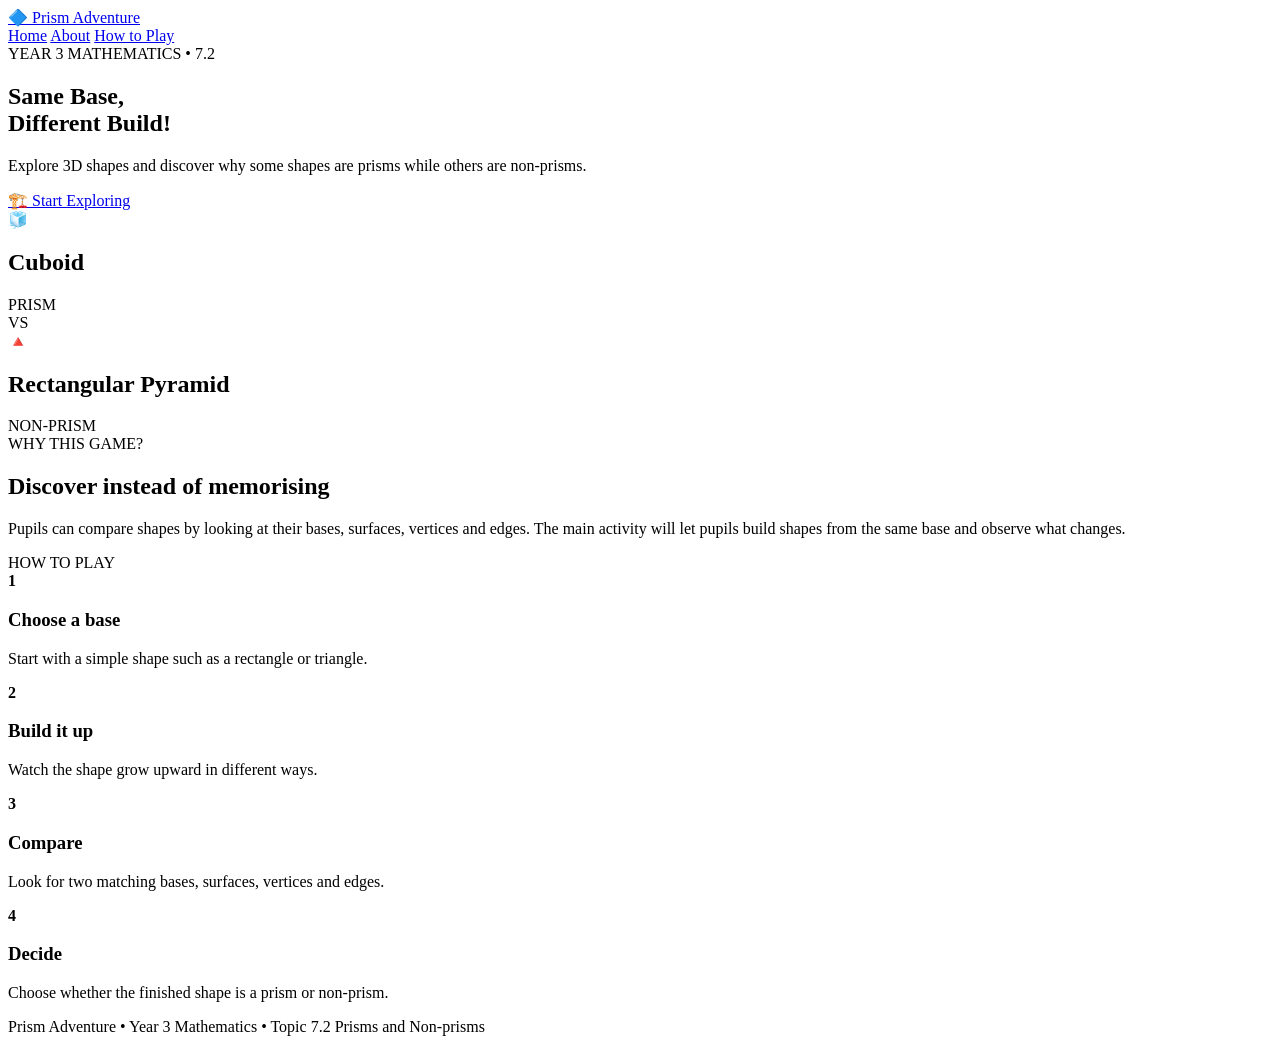
==== index.html @ ade43106 "Add files via upload" ====
<!DOCTYPE html>
<html lang="en">
<head>
  <meta charset="UTF-8">
  <meta name="viewport" content="width=device-width, initial-scale=1.0">
  <title>Prism Adventure | Year 3 Mathematics</title>
  <link rel="stylesheet" href="css/style.css">
</head>
<body>
  <header class="navbar">
    <a class="logo" href="index.html">🔷 Prism Adventure</a>
    <nav>
      <a href="index.html">Home</a>
      <a href="#about">About</a>
      <a href="#how">How to Play</a>
    </nav>
  </header>

  <main>
    <section class="hero">
      <div class="hero-text">
        <span class="tag">YEAR 3 MATHEMATICS • 7.2</span>
        <h1>Same Base,<br>Different Build!</h1>
        <p>
          Explore 3D shapes and discover why some shapes are prisms
          while others are non-prisms.
        </p>
        <a class="primary-btn" href="#how">🏗️ Start Exploring</a>
      </div>

      <div class="shape-area" aria-label="Cuboid and pyramid comparison">
        <div class="shape-card">
          <div class="cube">🧊</div>
          <h2>Cuboid</h2>
          <span class="answer prism">PRISM</span>
        </div>
        <div class="versus">VS</div>
        <div class="shape-card">
          <div class="pyramid">🔺</div>
          <h2>Rectangular Pyramid</h2>
          <span class="answer non-prism">NON-PRISM</span>
        </div>
      </div>
    </section>

    <section id="about" class="section">
      <span class="tag">WHY THIS GAME?</span>
      <h2>Discover instead of memorising</h2>
      <p>
        Pupils can compare shapes by looking at their bases, surfaces,
        vertices and edges. The main activity will let pupils build shapes
        from the same base and observe what changes.
      </p>
    </section>

    <section id="how" class="section">
      <span class="tag">HOW TO PLAY</span>
      <div class="steps">
        <div class="step"><b>1</b><h3>Choose a base</h3><p>Start with a simple shape such as a rectangle or triangle.</p></div>
        <div class="step"><b>2</b><h3>Build it up</h3><p>Watch the shape grow upward in different ways.</p></div>
        <div class="step"><b>3</b><h3>Compare</h3><p>Look for two matching bases, surfaces, vertices and edges.</p></div>
        <div class="step"><b>4</b><h3>Decide</h3><p>Choose whether the finished shape is a prism or non-prism.</p></div>
      </div>
    </section>
  </main>

  <footer>
    <p>Prism Adventure • Year 3 Mathematics • Topic 7.2 Prisms and Non-prisms</p>
  </footer>
</body>
</html>
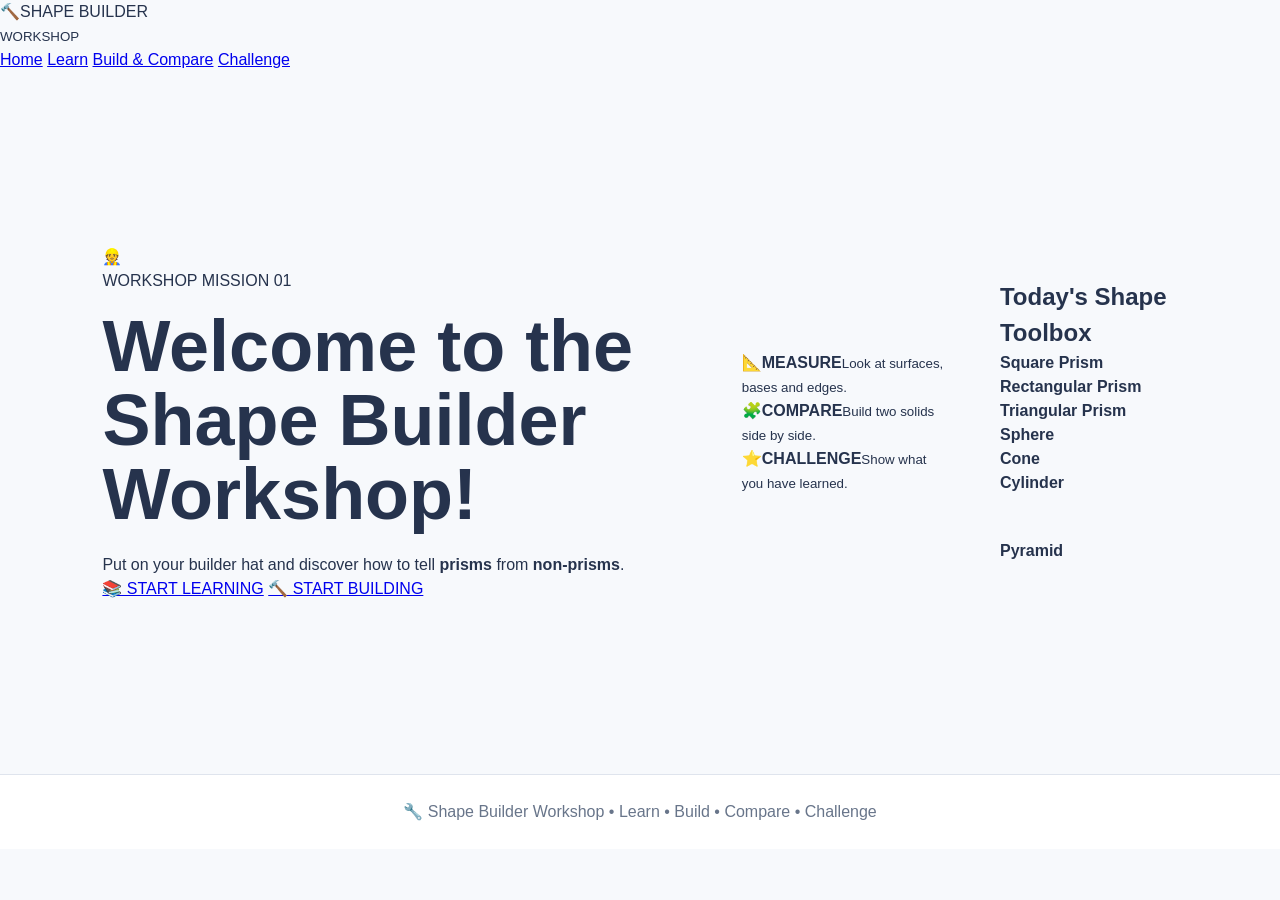
==== commit a9941a62: "Add files via upload" ====
--- a/index.html
+++ b/index.html
@@ -3,69 +3,54 @@
 <head>
   <meta charset="UTF-8">
   <meta name="viewport" content="width=device-width, initial-scale=1.0">
-  <title>Prism Adventure | Year 3 Mathematics</title>
+  <title>Shape Builder Workshop</title>
   <link rel="stylesheet" href="css/style.css">
 </head>
-<body>
-  <header class="navbar">
-    <a class="logo" href="index.html">🔷 Prism Adventure</a>
+<body class="workshop-bg">
+  <header class="topbar">
+    <div class="brand"><span class="brand-icon">🔨</span><span>SHAPE BUILDER<br><small>WORKSHOP</small></span></div>
     <nav>
-      <a href="index.html">Home</a>
-      <a href="#about">About</a>
-      <a href="#how">How to Play</a>
+      <a class="active" href="index.html">Home</a>
+      <a href="learn.html">Learn</a>
+      <a href="build.html">Build & Compare</a>
+      <a href="challenge.html">Challenge</a>
     </nav>
   </header>
 
-  <main>
-    <section class="hero">
-      <div class="hero-text">
-        <span class="tag">YEAR 3 MATHEMATICS • 7.2</span>
-        <h1>Same Base,<br>Different Build!</h1>
-        <p>
-          Explore 3D shapes and discover why some shapes are prisms
-          while others are non-prisms.
-        </p>
-        <a class="primary-btn" href="#how">🏗️ Start Exploring</a>
-      </div>
-
-      <div class="shape-area" aria-label="Cuboid and pyramid comparison">
-        <div class="shape-card">
-          <div class="cube">🧊</div>
-          <h2>Cuboid</h2>
-          <span class="answer prism">PRISM</span>
-        </div>
-        <div class="versus">VS</div>
-        <div class="shape-card">
-          <div class="pyramid">🔺</div>
-          <h2>Rectangular Pyramid</h2>
-          <span class="answer non-prism">NON-PRISM</span>
+  <main class="hero">
+    <section class="hero-card">
+      <div class="mascot" aria-hidden="true">👷</div>
+      <div class="hero-copy">
+        <div class="blueprint-label">WORKSHOP MISSION 01</div>
+        <h1>Welcome to the<br><span>Shape Builder Workshop!</span></h1>
+        <p>Put on your builder hat and discover how to tell <strong>prisms</strong> from <strong>non-prisms</strong>.</p>
+        <div class="hero-buttons">
+          <a class="btn yellow" href="learn.html">📚 START LEARNING</a>
+          <a class="btn orange" href="build.html">🔨 START BUILDING</a>
         </div>
       </div>
     </section>
 
-    <section id="about" class="section">
-      <span class="tag">WHY THIS GAME?</span>
-      <h2>Discover instead of memorising</h2>
-      <p>
-        Pupils can compare shapes by looking at their bases, surfaces,
-        vertices and edges. The main activity will let pupils build shapes
-        from the same base and observe what changes.
-      </p>
+    <section class="workshop-tools">
+      <div class="tool-card"><span>📐</span><b>MEASURE</b><small>Look at surfaces, bases and edges.</small></div>
+      <div class="tool-card"><span>🧩</span><b>COMPARE</b><small>Build two solids side by side.</small></div>
+      <div class="tool-card"><span>⭐</span><b>CHALLENGE</b><small>Show what you have learned.</small></div>
     </section>
 
-    <section id="how" class="section">
-      <span class="tag">HOW TO PLAY</span>
-      <div class="steps">
-        <div class="step"><b>1</b><h3>Choose a base</h3><p>Start with a simple shape such as a rectangle or triangle.</p></div>
-        <div class="step"><b>2</b><h3>Build it up</h3><p>Watch the shape grow upward in different ways.</p></div>
-        <div class="step"><b>3</b><h3>Compare</h3><p>Look for two matching bases, surfaces, vertices and edges.</p></div>
-        <div class="step"><b>4</b><h3>Decide</h3><p>Choose whether the finished shape is a prism or non-prism.</p></div>
+    <section class="shape-strip">
+      <h2>Today's Shape Toolbox</h2>
+      <div class="mini-shapes">
+        <div><span class="shape square-prism"></span><b>Square Prism</b></div>
+        <div><span class="shape rectangular-prism"></span><b>Rectangular Prism</b></div>
+        <div><span class="shape triangular-prism"></span><b>Triangular Prism</b></div>
+        <div><span class="shape sphere"></span><b>Sphere</b></div>
+        <div><span class="shape cone"></span><b>Cone</b></div>
+        <div><span class="shape cylinder"></span><b>Cylinder</b></div>
+        <div><span class="shape pyramid"></span><b>Pyramid</b></div>
       </div>
     </section>
   </main>
 
-  <footer>
-    <p>Prism Adventure • Year 3 Mathematics • Topic 7.2 Prisms and Non-prisms</p>
-  </footer>
+  <footer>🔧 Shape Builder Workshop • Learn • Build • Compare • Challenge</footer>
 </body>
-</html>
+</html>
--- a/css/style.css
+++ b/css/style.css
@@ -0,0 +1,264 @@
+* {
+  box-sizing: border-box;
+  margin: 0;
+  padding: 0;
+}
+
+:root {
+  --ink: #26334d;
+  --muted: #68758a;
+  --accent: #6673df;
+  --accent-light: #eef0ff;
+  --line: #dfe4ed;
+  --paper: #ffffff;
+  --background: #f7f9fc;
+}
+
+html {
+  scroll-behavior: smooth;
+}
+
+body {
+  font-family: Arial, Helvetica, sans-serif;
+  background: var(--background);
+  color: var(--ink);
+  line-height: 1.5;
+}
+
+.navbar {
+  display: flex;
+  justify-content: space-between;
+  align-items: center;
+  gap: 20px;
+  padding: 18px 7%;
+  background: var(--paper);
+  border-bottom: 1px solid var(--line);
+}
+
+.logo {
+  color: var(--ink);
+  text-decoration: none;
+  font-weight: 800;
+  font-size: 20px;
+}
+
+.navbar nav {
+  display: flex;
+  flex-wrap: wrap;
+  gap: 22px;
+}
+
+.navbar nav a {
+  color: var(--ink);
+  text-decoration: none;
+  font-weight: 600;
+}
+
+.navbar nav a:hover {
+  color: var(--accent);
+}
+
+.hero {
+  min-height: 78vh;
+  display: flex;
+  align-items: center;
+  justify-content: space-between;
+  gap: 50px;
+  padding: 70px 8%;
+}
+
+.hero-text {
+  max-width: 560px;
+}
+
+.tag {
+  display: inline-block;
+  padding: 7px 11px;
+  border-radius: 999px;
+  background: var(--accent-light);
+  color: #4d59bd;
+  font-size: 13px;
+  font-weight: 800;
+  letter-spacing: .5px;
+}
+
+h1 {
+  margin: 16px 0 22px;
+  font-size: clamp(44px, 6vw, 72px);
+  line-height: 1.03;
+}
+
+.hero-text > p {
+  max-width: 520px;
+  margin-bottom: 30px;
+  color: var(--muted);
+  font-size: 19px;
+}
+
+.primary-btn {
+  display: inline-block;
+  padding: 14px 22px;
+  border-radius: 13px;
+  background: var(--accent);
+  color: white;
+  text-decoration: none;
+  font-weight: 800;
+}
+
+.primary-btn:hover {
+  filter: brightness(.95);
+}
+
+.shape-area {
+  display: flex;
+  align-items: center;
+  justify-content: center;
+  gap: 14px;
+}
+
+.shape-card {
+  width: 190px;
+  min-height: 220px;
+  padding: 22px 16px;
+  text-align: center;
+  background: var(--paper);
+  border: 1px solid var(--line);
+  border-radius: 22px;
+  box-shadow: 0 10px 28px rgba(35, 48, 72, .08);
+}
+
+.shape-card h2 {
+  font-size: 17px;
+  margin: 8px 0 12px;
+}
+
+.cube,
+.pyramid {
+  font-size: 72px;
+  line-height: 1;
+  padding: 18px 0;
+}
+
+.versus {
+  color: var(--muted);
+  font-weight: 900;
+}
+
+.answer {
+  display: inline-block;
+  padding: 5px 10px;
+  border-radius: 999px;
+  font-size: 12px;
+  font-weight: 900;
+}
+
+.prism {
+  background: #e7f7ed;
+  color: #287447;
+}
+
+.non-prism {
+  background: #fff0e8;
+  color: #b45309;
+}
+
+.section {
+  max-width: 1050px;
+  margin: 0 auto;
+  padding: 70px 8%;
+}
+
+.section h2 {
+  margin: 14px 0 10px;
+  font-size: 32px;
+}
+
+.section > p {
+  max-width: 760px;
+  color: var(--muted);
+}
+
+.steps {
+  display: grid;
+  grid-template-columns: repeat(4, 1fr);
+  gap: 14px;
+  margin-top: 25px;
+}
+
+.step {
+  padding: 20px;
+  background: var(--paper);
+  border: 1px solid var(--line);
+  border-radius: 18px;
+}
+
+.step b {
+  display: inline-grid;
+  place-items: center;
+  width: 34px;
+  height: 34px;
+  margin-bottom: 12px;
+  border-radius: 50%;
+  background: var(--accent-light);
+  color: #4d59bd;
+}
+
+.step h3 {
+  margin-bottom: 7px;
+}
+
+.step p {
+  color: var(--muted);
+  font-size: 14px;
+}
+
+footer {
+  padding: 25px 8%;
+  text-align: center;
+  color: var(--muted);
+  border-top: 1px solid var(--line);
+  background: var(--paper);
+}
+
+@media (max-width: 850px) {
+  .navbar {
+    flex-direction: column;
+  }
+
+  .hero {
+    flex-direction: column;
+    text-align: center;
+    padding-top: 50px;
+  }
+
+  .hero-text > p {
+    margin-left: auto;
+    margin-right: auto;
+  }
+
+  .shape-area {
+    flex-wrap: wrap;
+  }
+
+  .steps {
+    grid-template-columns: repeat(2, 1fr);
+  }
+}
+
+@media (max-width: 520px) {
+  .shape-area {
+    flex-direction: column;
+  }
+
+  .versus {
+    margin: 2px 0;
+  }
+
+  .steps {
+    grid-template-columns: 1fr;
+  }
+
+  .navbar nav {
+    justify-content: center;
+  }
+}
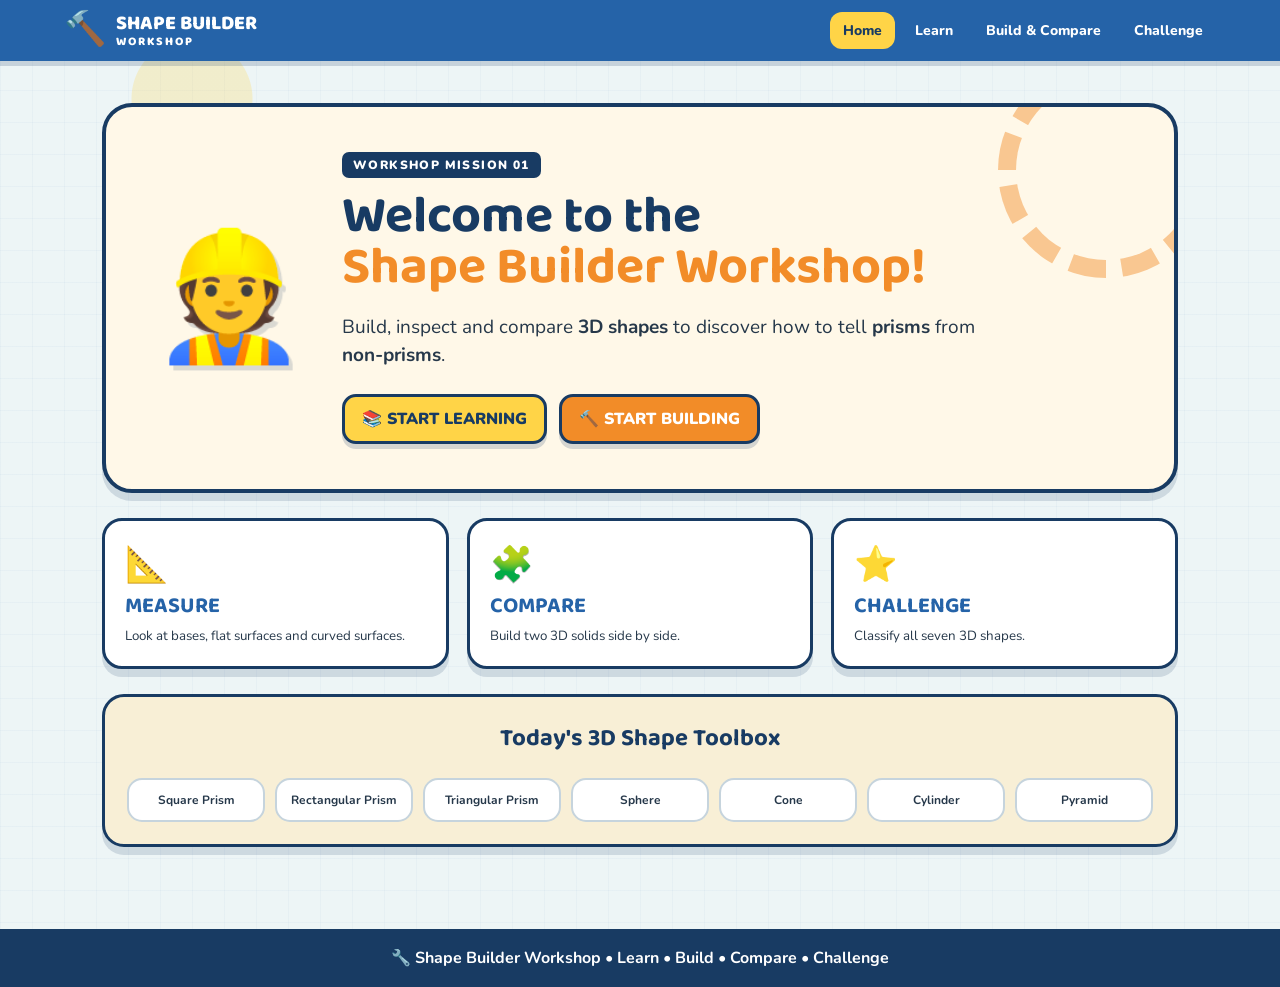
==== commit 34f416e7: "Add files via upload" ====
--- a/index.html
+++ b/index.html
@@ -1,56 +1,39 @@
 <!DOCTYPE html>
 <html lang="en">
 <head>
-  <meta charset="UTF-8">
-  <meta name="viewport" content="width=device-width, initial-scale=1.0">
-  <title>Shape Builder Workshop</title>
-  <link rel="stylesheet" href="css/style.css">
+<meta charset="UTF-8"><meta name="viewport" content="width=device-width, initial-scale=1.0">
+<title>Shape Builder Workshop</title><link rel="stylesheet" href="css/style.css">
 </head>
 <body class="workshop-bg">
-  <header class="topbar">
-    <div class="brand"><span class="brand-icon">🔨</span><span>SHAPE BUILDER<br><small>WORKSHOP</small></span></div>
-    <nav>
-      <a class="active" href="index.html">Home</a>
-      <a href="learn.html">Learn</a>
-      <a href="build.html">Build & Compare</a>
-      <a href="challenge.html">Challenge</a>
-    </nav>
-  </header>
-
-  <main class="hero">
-    <section class="hero-card">
-      <div class="mascot" aria-hidden="true">👷</div>
-      <div class="hero-copy">
-        <div class="blueprint-label">WORKSHOP MISSION 01</div>
-        <h1>Welcome to the<br><span>Shape Builder Workshop!</span></h1>
-        <p>Put on your builder hat and discover how to tell <strong>prisms</strong> from <strong>non-prisms</strong>.</p>
-        <div class="hero-buttons">
-          <a class="btn yellow" href="learn.html">📚 START LEARNING</a>
-          <a class="btn orange" href="build.html">🔨 START BUILDING</a>
-        </div>
-      </div>
-    </section>
-
-    <section class="workshop-tools">
-      <div class="tool-card"><span>📐</span><b>MEASURE</b><small>Look at surfaces, bases and edges.</small></div>
-      <div class="tool-card"><span>🧩</span><b>COMPARE</b><small>Build two solids side by side.</small></div>
-      <div class="tool-card"><span>⭐</span><b>CHALLENGE</b><small>Show what you have learned.</small></div>
-    </section>
-
-    <section class="shape-strip">
-      <h2>Today's Shape Toolbox</h2>
-      <div class="mini-shapes">
-        <div><span class="shape square-prism"></span><b>Square Prism</b></div>
-        <div><span class="shape rectangular-prism"></span><b>Rectangular Prism</b></div>
-        <div><span class="shape triangular-prism"></span><b>Triangular Prism</b></div>
-        <div><span class="shape sphere"></span><b>Sphere</b></div>
-        <div><span class="shape cone"></span><b>Cone</b></div>
-        <div><span class="shape cylinder"></span><b>Cylinder</b></div>
-        <div><span class="shape pyramid"></span><b>Pyramid</b></div>
-      </div>
-    </section>
-  </main>
-
-  <footer>🔧 Shape Builder Workshop • Learn • Build • Compare • Challenge</footer>
-</body>
-</html>+<header class="topbar">
+  <div class="brand"><span class="brand-icon">🔨</span><span>SHAPE BUILDER<br><small>WORKSHOP</small></span></div>
+  <nav><a class="active" href="index.html">Home</a><a href="learn.html">Learn</a><a href="build.html">Build & Compare</a><a href="challenge.html">Challenge</a></nav>
+</header>
+<main class="hero">
+<section class="hero-card">
+  <div class="mascot">👷</div>
+  <div class="hero-copy">
+    <div class="blueprint-label">WORKSHOP MISSION 01</div>
+    <h1>Welcome to the<br><span>Shape Builder Workshop!</span></h1>
+    <p>Build, inspect and compare <strong>3D shapes</strong> to discover how to tell <strong>prisms</strong> from <strong>non-prisms</strong>.</p>
+    <div class="hero-buttons"><a class="btn yellow" href="learn.html">📚 START LEARNING</a><a class="btn orange" href="build.html">🔨 START BUILDING</a></div>
+  </div>
+</section>
+<section class="workshop-tools">
+  <div class="tool-card"><span>📐</span><b>MEASURE</b><small>Look at bases, flat surfaces and curved surfaces.</small></div>
+  <div class="tool-card"><span>🧩</span><b>COMPARE</b><small>Build two 3D solids side by side.</small></div>
+  <div class="tool-card"><span>⭐</span><b>CHALLENGE</b><small>Classify all seven 3D shapes.</small></div>
+</section>
+<section class="shape-strip"><h2>Today's 3D Shape Toolbox</h2><div class="mini-shapes">
+  <div><div class="mini-model" data-shape="square-prism"></div><b>Square Prism</b></div>
+  <div><div class="mini-model" data-shape="rectangular-prism"></div><b>Rectangular Prism</b></div>
+  <div><div class="mini-model" data-shape="triangular-prism"></div><b>Triangular Prism</b></div>
+  <div><div class="mini-model" data-shape="sphere"></div><b>Sphere</b></div>
+  <div><div class="mini-model" data-shape="cone"></div><b>Cone</b></div>
+  <div><div class="mini-model" data-shape="cylinder"></div><b>Cylinder</b></div>
+  <div><div class="mini-model" data-shape="pyramid"></div><b>Pyramid</b></div>
+</div></section>
+</main>
+<footer>🔧 Shape Builder Workshop • Learn • Build • Compare • Challenge</footer>
+<script src="js/shapes.js"></script>
+</body></html>
--- a/css/style.css
+++ b/css/style.css
@@ -1,264 +1,111 @@
-* {
-  box-sizing: border-box;
-  margin: 0;
-  padding: 0;
+@import url('https://fonts.googleapis.com/css2?family=Baloo+2:wght@500;600;700;800&family=Nunito:wght@400;600;700;800&display=swap');
+
+:root{
+  --blue:#2563a8; --deep:#183b63; --yellow:#ffd447; --orange:#f28c28;
+  --cream:#fff8e8; --paper:#f8efd6; --green:#54a66b; --red:#d85b4c;
+  --ink:#26384a; --shadow:0 8px 0 rgba(24,59,99,.15);
 }
-
-:root {
-  --ink: #26334d;
-  --muted: #68758a;
-  --accent: #6673df;
-  --accent-light: #eef0ff;
-  --line: #dfe4ed;
-  --paper: #ffffff;
-  --background: #f7f9fc;
+*{box-sizing:border-box}
+body{margin:0;color:var(--ink);font-family:'Nunito',sans-serif;background-color:#e7f1f5}
+body.workshop-bg{background:
+ radial-gradient(circle at 15% 10%,rgba(255,212,71,.24) 0 60px,transparent 61px),
+ radial-gradient(circle at 85% 20%,rgba(84,166,107,.15) 0 80px,transparent 81px),
+ repeating-linear-gradient(0deg,rgba(37,99,168,.035) 0 1px,transparent 1px 32px),
+ repeating-linear-gradient(90deg,rgba(37,99,168,.035) 0 1px,transparent 1px 32px),
+ #edf5f6;min-height:100vh}
+a{text-decoration:none;color:inherit}
+.topbar{background:var(--blue);color:#fff;display:flex;align-items:center;justify-content:space-between;padding:12px 5%;box-shadow:0 5px 0 rgba(24,59,99,.18);position:sticky;top:0;z-index:10}
+.brand{display:flex;align-items:center;gap:10px;font-family:'Baloo 2';font-weight:800;font-size:20px;line-height:.8}
+.brand small{font-size:12px;letter-spacing:2px}
+.brand-icon{font-size:34px}
+nav{display:flex;gap:7px;flex-wrap:wrap;justify-content:flex-end}
+nav a{padding:9px 13px;border-radius:12px;font-weight:800;font-size:14px}
+nav a:hover,nav a.active{background:var(--yellow);color:var(--deep)}
+.hero,.page{max-width:1120px;margin:0 auto;padding:42px 22px}
+.hero-card{display:flex;align-items:center;gap:35px;background:var(--cream);border:4px solid var(--deep);border-radius:30px;padding:45px;box-shadow:var(--shadow);position:relative;overflow:hidden}
+.hero-card:after{content:"";position:absolute;right:-40px;top:-45px;width:180px;height:180px;border:18px dashed var(--orange);border-radius:50%;opacity:.45}
+.mascot{font-size:125px;filter:drop-shadow(4px 5px 0 rgba(24,59,99,.16));z-index:1}
+.blueprint-label{display:inline-block;background:var(--deep);color:#fff;padding:5px 11px;border-radius:7px;font-size:12px;font-weight:900;letter-spacing:1.4px}
+h1,h2,h3{font-family:'Baloo 2',sans-serif;margin-top:0}
+h1{font-size:52px;line-height:.98;color:var(--deep);margin:14px 0}
+h1 span{color:var(--orange)}
+.hero-copy p{font-size:19px;max-width:650px;line-height:1.5}
+.hero-buttons{display:flex;gap:12px;flex-wrap:wrap;margin-top:24px}
+.btn{display:inline-block;border:3px solid var(--deep);border-radius:14px;padding:11px 17px;font-family:'Nunito';font-weight:900;cursor:pointer;box-shadow:0 5px 0 rgba(24,59,99,.18);transition:.15s transform,.15s box-shadow}
+.btn:hover{transform:translateY(-3px);box-shadow:0 8px 0 rgba(24,59,99,.18)}
+.yellow{background:var(--yellow);color:var(--deep)}
+.orange{background:var(--orange);color:#fff}
+.build-btn{background:#f5f7fa;color:var(--deep);margin-bottom:18px}
+.workshop-tools{display:grid;grid-template-columns:repeat(3,1fr);gap:18px;margin:25px 0}
+.tool-card{background:#fff;border:3px solid var(--deep);border-radius:20px;padding:20px;box-shadow:var(--shadow)}
+.tool-card span{font-size:35px;display:block}.tool-card b{display:block;font-family:'Baloo 2';font-size:22px;color:var(--blue)}
+.tool-card small{line-height:1.4}
+.shape-strip{background:var(--paper);border:3px solid var(--deep);border-radius:22px;padding:22px;box-shadow:var(--shadow)}
+.shape-strip h2{text-align:center;color:var(--deep)}
+.mini-shapes{display:grid;grid-template-columns:repeat(7,1fr);gap:10px;text-align:center}
+.mini-shapes>div{background:#fff;border-radius:15px;padding:12px 6px;border:2px solid #c6d4dd;font-size:12px}
+.shape{display:block;margin:0 auto 9px;width:52px;height:52px;position:relative}
+.square-prism{background:linear-gradient(135deg,#58a9e8 0 68%,#377ab4 69%);border:3px solid var(--deep);transform:skewY(-10deg)}
+.rectangular-prism{background:linear-gradient(135deg,#69c0ee 0 65%,#3e87bd 66%);border:3px solid var(--deep);transform:skewY(-8deg);width:62px}
+.triangular-prism{background:#65aee2;clip-path:polygon(50% 5%,95% 30%,95% 80%,50% 100%,5% 80%,5% 30%);border:3px solid var(--deep)}
+.sphere{border-radius:50%;background:radial-gradient(circle at 35% 30%,#fff 0 8%,#7bc6ef 25%,#3183bd 100%);border:3px solid var(--deep)}
+.cylinder{border-radius:50%/18%;background:linear-gradient(90deg,#efb95a,#ffd77a,#d99a39);border:3px solid var(--deep)}
+.cone{background:#f18b59;clip-path:polygon(50% 5%,92% 92%,8% 92%);border:3px solid var(--deep)}
+.pyramid{background:#9b78cc;clip-path:polygon(50% 3%,94% 88%,50% 100%,6% 88%);border:3px solid var(--deep)}
+.page-title{text-align:center;margin-bottom:28px}.page-title h1{font-size:45px}.page-title p{font-size:18px}
+.clues{display:grid;grid-template-columns:repeat(3,1fr);gap:18px}
+.clue-card{background:#fff;border:3px solid var(--deep);border-radius:20px;padding:22px;display:flex;gap:16px;box-shadow:var(--shadow)}
+.number{background:var(--yellow);border:3px solid var(--deep);border-radius:50%;width:48px;height:48px;display:grid;place-items:center;font:800 25px 'Baloo 2';flex:none}
+.clue-card h2{font-size:23px;color:var(--blue);margin-bottom:5px}.clue-card p{margin:0;line-height:1.45}
+.important-note{margin:22px 0;background:#fff4c5;border:3px dashed #b77b16;border-radius:18px;padding:17px 20px;display:flex;gap:15px}.important-note>span{font-size:30px}.important-note p{margin:3px 0}
+.shape-table-section{background:#fff;border:3px solid var(--deep);border-radius:22px;padding:22px;box-shadow:var(--shadow)}
+.shape-table-section h2{color:var(--deep)}
+.shape-table>div{display:grid;grid-template-columns:1.3fr 1fr 2fr;gap:12px;padding:12px;border-bottom:2px solid #e4e8eb;align-items:center}
+.table-head{background:var(--deep);color:#fff;border-radius:10px;font-weight:900}
+.yes{color:var(--green)}.no{color:var(--red)}
+.next-box{text-align:center;margin:30px 0}.next-box p{font-weight:800;font-size:18px}
+.mission-panel{background:var(--paper);border:3px solid var(--deep);border-radius:20px;padding:20px;text-align:center;box-shadow:var(--shadow)}
+.mission-panel label{font-weight:900;display:block;margin-bottom:9px}
+select{font:700 16px 'Nunito';padding:11px 15px;border:3px solid var(--deep);border-radius:12px;background:#fff;max-width:600px;width:100%}
+.mission-description{margin-top:10px;font-size:14px}
+.build-area{display:grid;grid-template-columns:1fr auto 1fr;align-items:center;gap:18px;margin:28px 0}
+.build-card{background:#fff;border:4px solid var(--deep);border-radius:22px;text-align:center;padding:18px;box-shadow:var(--shadow);position:relative}
+.station-sign{display:inline-block;background:var(--orange);color:#fff;font-weight:900;border:2px solid var(--deep);padding:4px 10px;border-radius:7px;font-size:12px}
+.build-card h2{font-size:26px;color:var(--blue);margin:10px}
+.construction-stage{height:220px;background:repeating-linear-gradient(0deg,#e1eef4 0 2px,transparent 2px 28px),repeating-linear-gradient(90deg,#e1eef4 0 2px,transparent 2px 28px),#f8fcfd;border:3px dashed #8aa8ba;border-radius:15px;display:flex;flex-direction:column;justify-content:flex-end;align-items:center;overflow:hidden}
+.big-shape{width:105px;height:105px;position:relative;margin-bottom:5px;opacity:0}
+.big-shape.built{animation:buildUp .8s ease-out forwards}
+.big-shape.square-prism{background:linear-gradient(135deg,#58a9e8 0 68%,#377ab4 69%);border:4px solid var(--deep);transform:skewY(-10deg)}
+.big-shape.rectangular-prism{background:linear-gradient(135deg,#69c0ee 0 65%,#3e87bd 66%);border:4px solid var(--deep);transform:skewY(-8deg);width:130px}
+.big-shape.triangular-prism{background:#65aee2;clip-path:polygon(50% 3%,96% 28%,96% 78%,50% 100%,4% 78%,4% 28%);border:4px solid var(--deep)}
+.big-shape.sphere{border-radius:50%;background:radial-gradient(circle at 35% 30%,#fff 0 8%,#7bc6ef 25%,#3183bd 100%);border:4px solid var(--deep)}
+.big-shape.cylinder{border-radius:50%/18%;background:linear-gradient(90deg,#d99a39,#ffd77a,#d99a39);border:4px solid var(--deep)}
+.big-shape.cone{background:#f18b59;clip-path:polygon(50% 3%,94% 92%,6% 92%);border:4px solid var(--deep)}
+.big-shape.pyramid{background:#9b78cc;clip-path:polygon(50% 3%,94% 88%,50% 100%,6% 88%);border:4px solid var(--deep)}
+.base-line{width:75%;border-bottom:7px solid #8a6740;margin-bottom:12px}
+@keyframes buildUp{0%{opacity:0;transform:translateY(130px) scale(.55)}100%{opacity:1;transform:translateY(0) scale(1)}}
+.big-shape.square-prism.built{animation:buildSquare .8s ease-out forwards}
+.big-shape.rectangular-prism.built{animation:buildRect .8s ease-out forwards}
+@keyframes buildSquare{0%{opacity:0;transform:translateY(130px) skewY(-10deg) scale(.55)}100%{opacity:1;transform:translateY(0) skewY(-10deg) scale(1)}}
+@keyframes buildRect{0%{opacity:0;transform:translateY(130px) skewY(-8deg) scale(.55)}100%{opacity:1;transform:translateY(0) skewY(-8deg) scale(1)}}
+.vs{font:900 30px 'Baloo 2';color:var(--orange)}
+.question-box,.trivia,.challenge-card,.result-card{background:#fff;border:4px solid var(--deep);border-radius:22px;padding:25px;text-align:center;box-shadow:var(--shadow)}
+.question-box h2{color:var(--blue);margin-bottom:5px}.question-box h3{font-size:27px}
+.answer-buttons{display:flex;gap:15px;justify-content:center;flex-wrap:wrap}
+.answer-btn{border:3px solid var(--deep);background:#f5f8fa;border-radius:15px;padding:13px 22px;font:900 16px 'Nunito';cursor:pointer;box-shadow:0 4px 0 rgba(24,59,99,.15)}
+.answer-btn:hover{transform:translateY(-2px)}
+.feedback{margin:18px auto 0;max-width:700px;border-radius:14px;padding:12px;font-weight:800;min-height:20px}
+.feedback.correct{background:#ddf4e2;color:#286b39}.feedback.wrong{background:#ffe1dc;color:#9b3529}
+.trivia{margin-top:20px;background:#fff4c5}.trivia h3{color:#9a6912}.hidden{display:none!important}
+.score-board{display:flex;justify-content:space-between;max-width:700px;margin:0 auto 20px;background:var(--deep);color:#fff;border-radius:15px;padding:12px 18px;font-weight:800}
+.challenge-card{max-width:700px;margin:auto}.challenge-shape-wrap{height:220px;display:grid;place-items:center;background:#f4fafc;border:3px dashed #9cb4c2;border-radius:15px;margin-bottom:15px}
+.challenge-card .big-shape{opacity:1;margin:0}.challenge-card h2{font-size:30px;color:var(--blue)}
+.challenge-card>p{font-size:18px;font-weight:700}.challenge-card .answer-buttons{margin:20px 0}
+.next-btn{margin-top:15px}
+.result-card{max-width:650px;margin:25px auto}.trophy{font-size:75px}.final-score{font:900 64px 'Baloo 2';color:var(--orange);margin:8px}.result-card .btn{margin:6px}
+footer{text-align:center;background:var(--deep);color:#fff;padding:18px;margin-top:40px;font-weight:700}
+@media(max-width:800px){
+ .topbar{flex-direction:column;gap:10px}.hero-card{flex-direction:column;text-align:center;padding:30px 20px}.mascot{font-size:90px}
+ h1{font-size:40px}.workshop-tools,.clues{grid-template-columns:1fr}.mini-shapes{grid-template-columns:repeat(2,1fr)}
+ .build-area{grid-template-columns:1fr}.vs{text-align:center}.shape-table{overflow-x:auto}.shape-table>div{min-width:650px}
 }
-
-html {
-  scroll-behavior: smooth;
-}
-
-body {
-  font-family: Arial, Helvetica, sans-serif;
-  background: var(--background);
-  color: var(--ink);
-  line-height: 1.5;
-}
-
-.navbar {
-  display: flex;
-  justify-content: space-between;
-  align-items: center;
-  gap: 20px;
-  padding: 18px 7%;
-  background: var(--paper);
-  border-bottom: 1px solid var(--line);
-}
-
-.logo {
-  color: var(--ink);
-  text-decoration: none;
-  font-weight: 800;
-  font-size: 20px;
-}
-
-.navbar nav {
-  display: flex;
-  flex-wrap: wrap;
-  gap: 22px;
-}
-
-.navbar nav a {
-  color: var(--ink);
-  text-decoration: none;
-  font-weight: 600;
-}
-
-.navbar nav a:hover {
-  color: var(--accent);
-}
-
-.hero {
-  min-height: 78vh;
-  display: flex;
-  align-items: center;
-  justify-content: space-between;
-  gap: 50px;
-  padding: 70px 8%;
-}
-
-.hero-text {
-  max-width: 560px;
-}
-
-.tag {
-  display: inline-block;
-  padding: 7px 11px;
-  border-radius: 999px;
-  background: var(--accent-light);
-  color: #4d59bd;
-  font-size: 13px;
-  font-weight: 800;
-  letter-spacing: .5px;
-}
-
-h1 {
-  margin: 16px 0 22px;
-  font-size: clamp(44px, 6vw, 72px);
-  line-height: 1.03;
-}
-
-.hero-text > p {
-  max-width: 520px;
-  margin-bottom: 30px;
-  color: var(--muted);
-  font-size: 19px;
-}
-
-.primary-btn {
-  display: inline-block;
-  padding: 14px 22px;
-  border-radius: 13px;
-  background: var(--accent);
-  color: white;
-  text-decoration: none;
-  font-weight: 800;
-}
-
-.primary-btn:hover {
-  filter: brightness(.95);
-}
-
-.shape-area {
-  display: flex;
-  align-items: center;
-  justify-content: center;
-  gap: 14px;
-}
-
-.shape-card {
-  width: 190px;
-  min-height: 220px;
-  padding: 22px 16px;
-  text-align: center;
-  background: var(--paper);
-  border: 1px solid var(--line);
-  border-radius: 22px;
-  box-shadow: 0 10px 28px rgba(35, 48, 72, .08);
-}
-
-.shape-card h2 {
-  font-size: 17px;
-  margin: 8px 0 12px;
-}
-
-.cube,
-.pyramid {
-  font-size: 72px;
-  line-height: 1;
-  padding: 18px 0;
-}
-
-.versus {
-  color: var(--muted);
-  font-weight: 900;
-}
-
-.answer {
-  display: inline-block;
-  padding: 5px 10px;
-  border-radius: 999px;
-  font-size: 12px;
-  font-weight: 900;
-}
-
-.prism {
-  background: #e7f7ed;
-  color: #287447;
-}
-
-.non-prism {
-  background: #fff0e8;
-  color: #b45309;
-}
-
-.section {
-  max-width: 1050px;
-  margin: 0 auto;
-  padding: 70px 8%;
-}
-
-.section h2 {
-  margin: 14px 0 10px;
-  font-size: 32px;
-}
-
-.section > p {
-  max-width: 760px;
-  color: var(--muted);
-}
-
-.steps {
-  display: grid;
-  grid-template-columns: repeat(4, 1fr);
-  gap: 14px;
-  margin-top: 25px;
-}
-
-.step {
-  padding: 20px;
-  background: var(--paper);
-  border: 1px solid var(--line);
-  border-radius: 18px;
-}
-
-.step b {
-  display: inline-grid;
-  place-items: center;
-  width: 34px;
-  height: 34px;
-  margin-bottom: 12px;
-  border-radius: 50%;
-  background: var(--accent-light);
-  color: #4d59bd;
-}
-
-.step h3 {
-  margin-bottom: 7px;
-}
-
-.step p {
-  color: var(--muted);
-  font-size: 14px;
-}
-
-footer {
-  padding: 25px 8%;
-  text-align: center;
-  color: var(--muted);
-  border-top: 1px solid var(--line);
-  background: var(--paper);
-}
-
-@media (max-width: 850px) {
-  .navbar {
-    flex-direction: column;
-  }
-
-  .hero {
-    flex-direction: column;
-    text-align: center;
-    padding-top: 50px;
-  }
-
-  .hero-text > p {
-    margin-left: auto;
-    margin-right: auto;
-  }
-
-  .shape-area {
-    flex-wrap: wrap;
-  }
-
-  .steps {
-    grid-template-columns: repeat(2, 1fr);
-  }
-}
-
-@media (max-width: 520px) {
-  .shape-area {
-    flex-direction: column;
-  }
-
-  .versus {
-    margin: 2px 0;
-  }
-
-  .steps {
-    grid-template-columns: 1fr;
-  }
-
-  .navbar nav {
-    justify-content: center;
-  }
-}
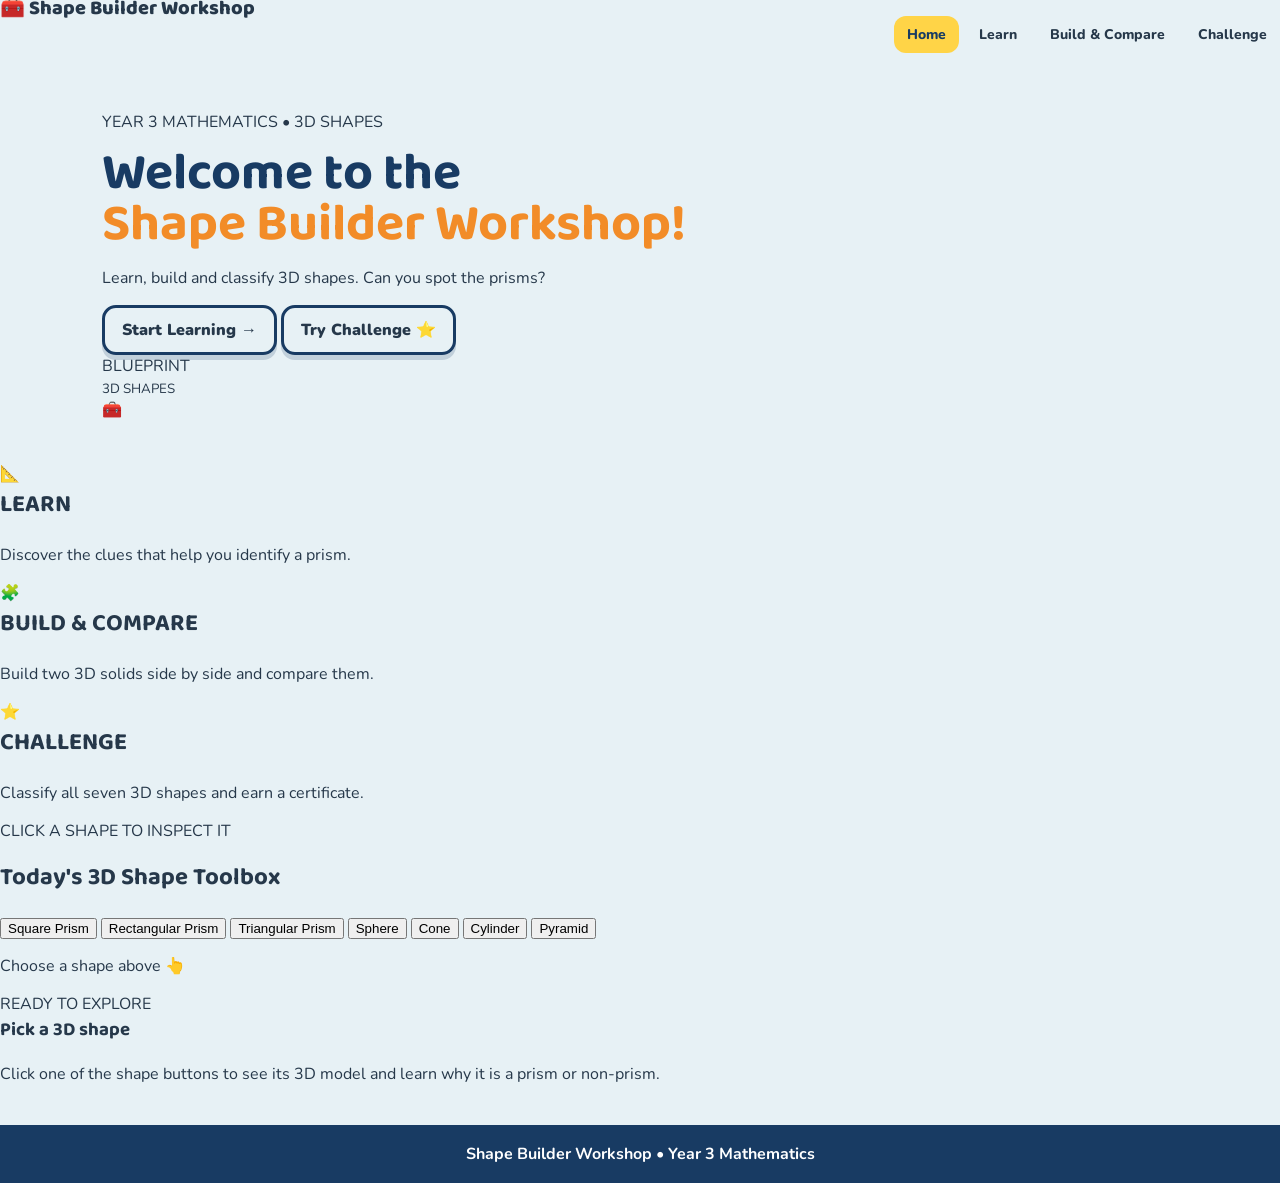
==== commit d6da1540: "Add files via upload" ====
--- a/index.html
+++ b/index.html
@@ -1,39 +1,94 @@
 <!DOCTYPE html>
 <html lang="en">
 <head>
-<meta charset="UTF-8"><meta name="viewport" content="width=device-width, initial-scale=1.0">
-<title>Shape Builder Workshop</title><link rel="stylesheet" href="css/style.css">
+  <meta charset="UTF-8">
+  <meta name="viewport" content="width=device-width, initial-scale=1.0">
+  <title>Shape Builder Workshop</title>
+  <link rel="stylesheet" href="css/style.css">
 </head>
-<body class="workshop-bg">
-<header class="topbar">
-  <div class="brand"><span class="brand-icon">🔨</span><span>SHAPE BUILDER<br><small>WORKSHOP</small></span></div>
-  <nav><a class="active" href="index.html">Home</a><a href="learn.html">Learn</a><a href="build.html">Build & Compare</a><a href="challenge.html">Challenge</a></nav>
-</header>
-<main class="hero">
-<section class="hero-card">
-  <div class="mascot">👷</div>
-  <div class="hero-copy">
-    <div class="blueprint-label">WORKSHOP MISSION 01</div>
-    <h1>Welcome to the<br><span>Shape Builder Workshop!</span></h1>
-    <p>Build, inspect and compare <strong>3D shapes</strong> to discover how to tell <strong>prisms</strong> from <strong>non-prisms</strong>.</p>
-    <div class="hero-buttons"><a class="btn yellow" href="learn.html">📚 START LEARNING</a><a class="btn orange" href="build.html">🔨 START BUILDING</a></div>
-  </div>
-</section>
-<section class="workshop-tools">
-  <div class="tool-card"><span>📐</span><b>MEASURE</b><small>Look at bases, flat surfaces and curved surfaces.</small></div>
-  <div class="tool-card"><span>🧩</span><b>COMPARE</b><small>Build two 3D solids side by side.</small></div>
-  <div class="tool-card"><span>⭐</span><b>CHALLENGE</b><small>Classify all seven 3D shapes.</small></div>
-</section>
-<section class="shape-strip"><h2>Today's 3D Shape Toolbox</h2><div class="mini-shapes">
-  <div><div class="mini-model" data-shape="square-prism"></div><b>Square Prism</b></div>
-  <div><div class="mini-model" data-shape="rectangular-prism"></div><b>Rectangular Prism</b></div>
-  <div><div class="mini-model" data-shape="triangular-prism"></div><b>Triangular Prism</b></div>
-  <div><div class="mini-model" data-shape="sphere"></div><b>Sphere</b></div>
-  <div><div class="mini-model" data-shape="cone"></div><b>Cone</b></div>
-  <div><div class="mini-model" data-shape="cylinder"></div><b>Cylinder</b></div>
-  <div><div class="mini-model" data-shape="pyramid"></div><b>Pyramid</b></div>
-</div></section>
-</main>
-<footer>🔧 Shape Builder Workshop • Learn • Build • Compare • Challenge</footer>
-<script src="js/shapes.js"></script>
-</body></html>+<body>
+  <header class="site-header">
+    <div class="brand">🧰 Shape Builder Workshop</div>
+    <nav>
+      <a class="active" href="index.html">Home</a>
+      <a href="learn.html">Learn</a>
+      <a href="build.html">Build & Compare</a>
+      <a href="challenge.html">Challenge</a>
+    </nav>
+  </header>
+
+  <main class="container">
+    <section class="hero">
+      <div>
+        <p class="eyebrow">YEAR 3 MATHEMATICS • 3D SHAPES</p>
+        <h1>Welcome to the<br><span>Shape Builder Workshop!</span></h1>
+        <p class="hero-text">Learn, build and classify 3D shapes. Can you spot the prisms?</p>
+        <div class="hero-actions">
+          <a class="btn primary" href="learn.html">Start Learning →</a>
+          <a class="btn secondary" href="challenge.html">Try Challenge ⭐</a>
+        </div>
+      </div>
+      <div class="hero-art" aria-label="3D shape workshop illustration">
+        <div class="blueprint">BLUEPRINT<br><small>3D SHAPES</small></div>
+        <div class="toolbox-art">🧰</div>
+        <div class="shape-stack">
+          <div class="cube-art"></div>
+          <div class="tri-art"></div>
+          <div class="sphere-art"></div>
+        </div>
+      </div>
+    </section>
+
+    <section class="feature-grid">
+      <a class="feature-card" href="learn.html">
+        <div class="feature-icon">📐</div>
+        <h2>LEARN</h2>
+        <p>Discover the clues that help you identify a prism.</p>
+      </a>
+      <a class="feature-card" href="build.html">
+        <div class="feature-icon">🧩</div>
+        <h2>BUILD & COMPARE</h2>
+        <p>Build two 3D solids side by side and compare them.</p>
+      </a>
+      <a class="feature-card" href="challenge.html">
+        <div class="feature-icon">⭐</div>
+        <h2>CHALLENGE</h2>
+        <p>Classify all seven 3D shapes and earn a certificate.</p>
+      </a>
+    </section>
+
+    <section class="toolbox-section">
+      <div class="section-heading">
+        <p class="eyebrow">CLICK A SHAPE TO INSPECT IT</p>
+        <h2>Today's 3D Shape Toolbox</h2>
+      </div>
+
+      <div class="toolbox-buttons" id="toolboxButtons">
+        <button type="button" data-shape="square-prism">Square Prism</button>
+        <button type="button" data-shape="rectangular-prism">Rectangular Prism</button>
+        <button type="button" data-shape="triangular-prism">Triangular Prism</button>
+        <button type="button" data-shape="sphere">Sphere</button>
+        <button type="button" data-shape="cone">Cone</button>
+        <button type="button" data-shape="cylinder">Cylinder</button>
+        <button type="button" data-shape="pyramid">Pyramid</button>
+      </div>
+
+      <div class="inspect-panel" id="inspectPanel">
+        <div class="inspect-model" id="inspectModel">
+          <p>Choose a shape above 👆</p>
+        </div>
+        <div class="inspect-info">
+          <span class="status-badge" id="inspectBadge">READY TO EXPLORE</span>
+          <h3 id="inspectTitle">Pick a 3D shape</h3>
+          <p id="inspectDescription">Click one of the shape buttons to see its 3D model and learn why it is a prism or non-prism.</p>
+          <ul id="inspectFacts" class="fact-list"></ul>
+        </div>
+      </div>
+    </section>
+  </main>
+
+  <footer>Shape Builder Workshop • Year 3 Mathematics</footer>
+  <script src="js/shapes.js"></script>
+  <script src="js/home.js"></script>
+</body>
+</html>
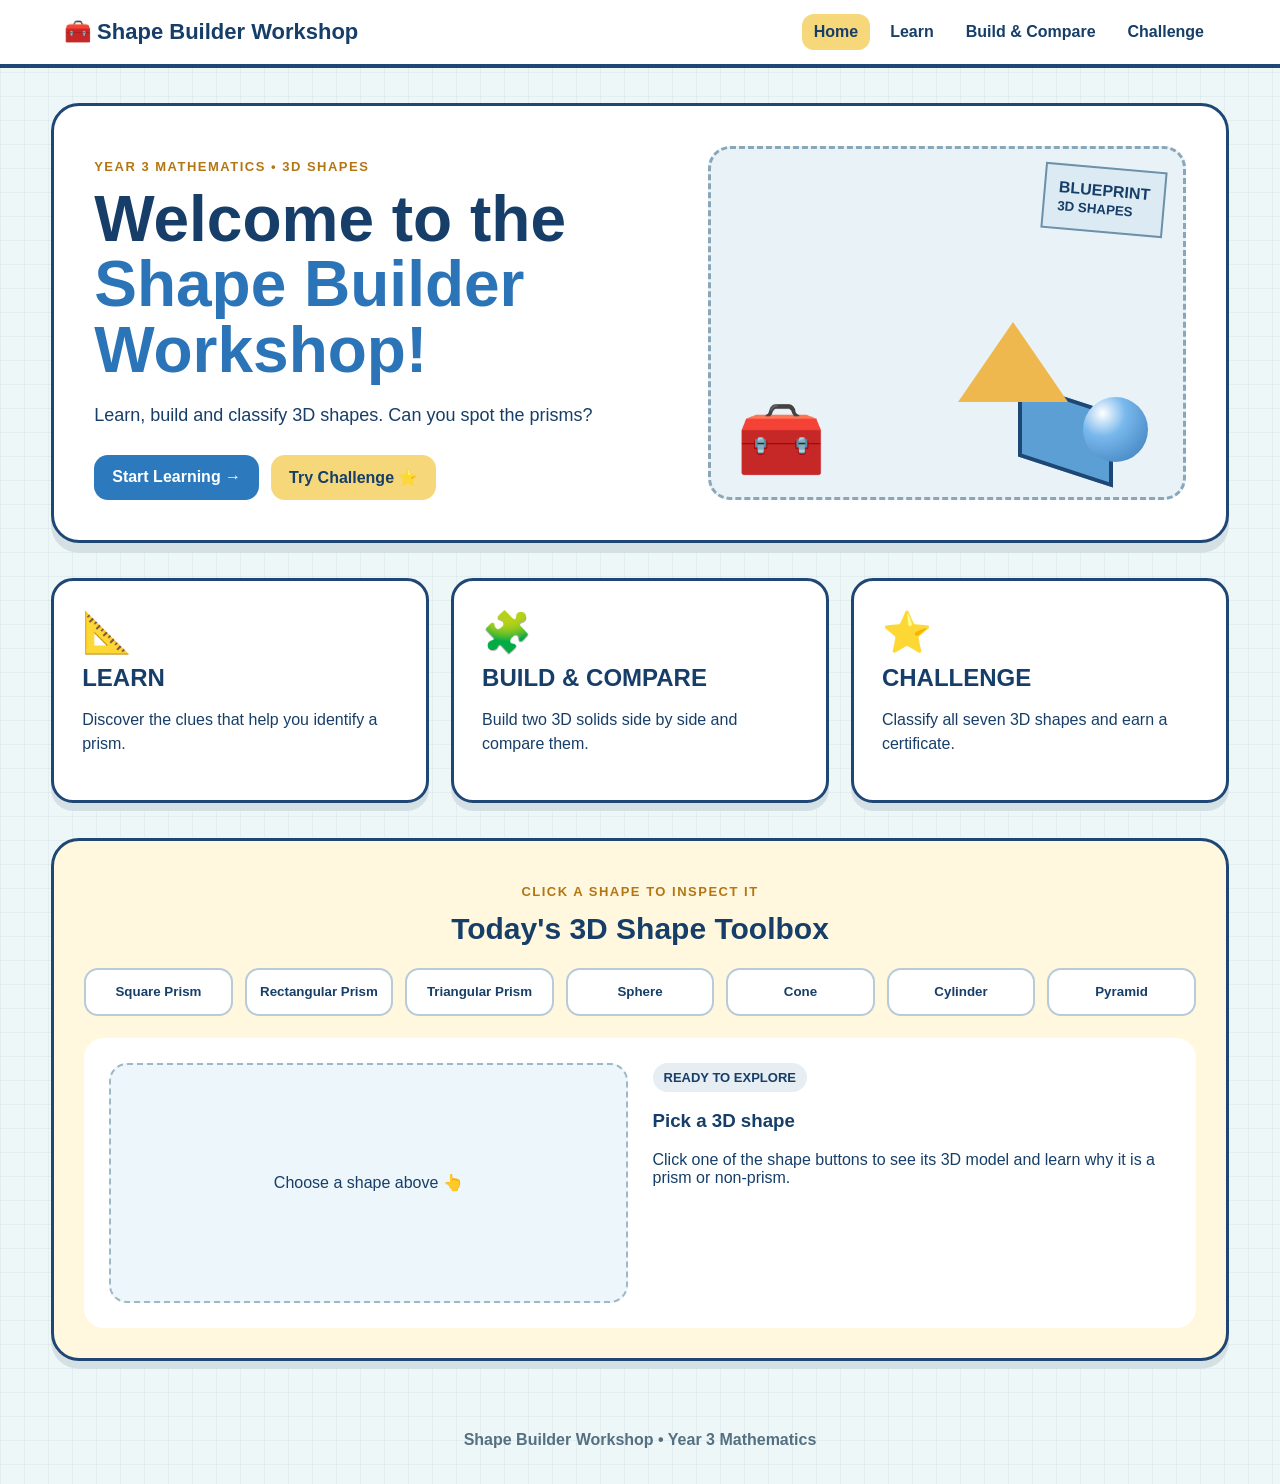
==== commit 3b28a67b: "Update index.html" ====
--- a/index.html
+++ b/index.html
@@ -1,94 +1,428 @@
 <!DOCTYPE html>
 <html lang="en">
+
 <head>
   <meta charset="UTF-8">
-  <meta name="viewport" content="width=device-width, initial-scale=1.0">
+
+  <meta
+    name="viewport"
+    content="width=device-width, initial-scale=1.0">
+
   <title>Shape Builder Workshop</title>
-  <link rel="stylesheet" href="css/style.css">
+
+  <link
+    rel="stylesheet"
+    href="css/style.css">
 </head>
+
+
 <body>
+
+  <!-- =====================================
+       HEADER
+  ====================================== -->
+
   <header class="site-header">
-    <div class="brand">🧰 Shape Builder Workshop</div>
+
+    <div class="brand">
+      🧰 Shape Builder Workshop
+    </div>
+
+
     <nav>
-      <a class="active" href="index.html">Home</a>
-      <a href="learn.html">Learn</a>
-      <a href="build.html">Build & Compare</a>
-      <a href="challenge.html">Challenge</a>
+
+      <a
+        class="active"
+        href="index.html">
+        Home
+      </a>
+
+      <a href="learn.html">
+        Learn
+      </a>
+
+      <a href="build.html">
+        Build & Compare
+      </a>
+
+      <a href="challenge.html">
+        Challenge
+      </a>
+
     </nav>
+
   </header>
 
+
+
+  <!-- =====================================
+       MAIN CONTENT
+  ====================================== -->
+
   <main class="container">
+
+
+    <!-- HERO SECTION -->
+
     <section class="hero">
+
       <div>
-        <p class="eyebrow">YEAR 3 MATHEMATICS • 3D SHAPES</p>
-        <h1>Welcome to the<br><span>Shape Builder Workshop!</span></h1>
-        <p class="hero-text">Learn, build and classify 3D shapes. Can you spot the prisms?</p>
+
+        <p class="eyebrow">
+          YEAR 3 MATHEMATICS • 3D SHAPES
+        </p>
+
+
+        <h1>
+
+          Welcome to the
+
+          <br>
+
+          <span>
+            Shape Builder Workshop!
+          </span>
+
+        </h1>
+
+
+        <p class="hero-text">
+
+          Learn, build and classify 3D shapes.
+
+          Can you spot the prisms?
+
+        </p>
+
+
         <div class="hero-actions">
-          <a class="btn primary" href="learn.html">Start Learning →</a>
-          <a class="btn secondary" href="challenge.html">Try Challenge ⭐</a>
-        </div>
+
+          <a
+            class="btn primary"
+            href="learn.html">
+
+            Start Learning →
+
+          </a>
+
+
+          <a
+            class="btn secondary"
+            href="challenge.html">
+
+            Try Challenge ⭐
+
+          </a>
+
+        </div>
+
       </div>
-      <div class="hero-art" aria-label="3D shape workshop illustration">
-        <div class="blueprint">BLUEPRINT<br><small>3D SHAPES</small></div>
-        <div class="toolbox-art">🧰</div>
+
+
+
+      <!-- WORKSHOP ILLUSTRATION -->
+
+      <div
+        class="hero-art"
+        aria-label="3D shape workshop illustration">
+
+        <div class="blueprint">
+
+          BLUEPRINT
+
+          <br>
+
+          <small>
+            3D SHAPES
+          </small>
+
+        </div>
+
+
+        <div class="toolbox-art">
+          🧰
+        </div>
+
+
         <div class="shape-stack">
-          <div class="cube-art"></div>
-          <div class="tri-art"></div>
-          <div class="sphere-art"></div>
-        </div>
+
+          <div class="cube-art">
+          </div>
+
+          <div class="tri-art">
+          </div>
+
+          <div class="sphere-art">
+          </div>
+
+        </div>
+
       </div>
+
     </section>
 
+
+
+    <!-- =====================================
+         THREE MAIN FEATURES
+    ====================================== -->
+
     <section class="feature-grid">
-      <a class="feature-card" href="learn.html">
-        <div class="feature-icon">📐</div>
-        <h2>LEARN</h2>
-        <p>Discover the clues that help you identify a prism.</p>
-      </a>
-      <a class="feature-card" href="build.html">
-        <div class="feature-icon">🧩</div>
-        <h2>BUILD & COMPARE</h2>
-        <p>Build two 3D solids side by side and compare them.</p>
-      </a>
-      <a class="feature-card" href="challenge.html">
-        <div class="feature-icon">⭐</div>
-        <h2>CHALLENGE</h2>
-        <p>Classify all seven 3D shapes and earn a certificate.</p>
-      </a>
+
+
+      <a
+        class="feature-card"
+        href="learn.html">
+
+        <div class="feature-icon">
+          📐
+        </div>
+
+        <h2>
+          LEARN
+        </h2>
+
+        <p>
+          Discover the clues that help
+          you identify a prism.
+        </p>
+
+      </a>
+
+
+
+      <a
+        class="feature-card"
+        href="build.html">
+
+        <div class="feature-icon">
+          🧩
+        </div>
+
+        <h2>
+          BUILD & COMPARE
+        </h2>
+
+        <p>
+          Build two 3D solids side by
+          side and compare them.
+        </p>
+
+      </a>
+
+
+
+      <a
+        class="feature-card"
+        href="challenge.html">
+
+        <div class="feature-icon">
+          ⭐
+        </div>
+
+        <h2>
+          CHALLENGE
+        </h2>
+
+        <p>
+          Classify all seven 3D shapes
+          and earn a certificate.
+        </p>
+
+      </a>
+
     </section>
 
+
+
+    <!-- =====================================
+         INTERACTIVE TOOLBOX
+    ====================================== -->
+
     <section class="toolbox-section">
+
+
       <div class="section-heading">
-        <p class="eyebrow">CLICK A SHAPE TO INSPECT IT</p>
-        <h2>Today's 3D Shape Toolbox</h2>
+
+        <p class="eyebrow">
+          CLICK A SHAPE TO INSPECT IT
+        </p>
+
+        <h2>
+          Today's 3D Shape Toolbox
+        </h2>
+
       </div>
 
-      <div class="toolbox-buttons" id="toolboxButtons">
-        <button type="button" data-shape="square-prism">Square Prism</button>
-        <button type="button" data-shape="rectangular-prism">Rectangular Prism</button>
-        <button type="button" data-shape="triangular-prism">Triangular Prism</button>
-        <button type="button" data-shape="sphere">Sphere</button>
-        <button type="button" data-shape="cone">Cone</button>
-        <button type="button" data-shape="cylinder">Cylinder</button>
-        <button type="button" data-shape="pyramid">Pyramid</button>
+
+
+      <!-- SHAPE BUTTONS -->
+
+      <div
+        class="toolbox-buttons"
+        id="toolboxButtons">
+
+
+        <button
+          type="button"
+          data-shape="square-prism">
+
+          Square Prism
+
+        </button>
+
+
+        <button
+          type="button"
+          data-shape="rectangular-prism">
+
+          Rectangular Prism
+
+        </button>
+
+
+        <button
+          type="button"
+          data-shape="triangular-prism">
+
+          Triangular Prism
+
+        </button>
+
+
+        <button
+          type="button"
+          data-shape="sphere">
+
+          Sphere
+
+        </button>
+
+
+        <button
+          type="button"
+          data-shape="cone">
+
+          Cone
+
+        </button>
+
+
+        <button
+          type="button"
+          data-shape="cylinder">
+
+          Cylinder
+
+        </button>
+
+
+        <button
+          type="button"
+          data-shape="pyramid">
+
+          Pyramid
+
+        </button>
+
       </div>
 
-      <div class="inspect-panel" id="inspectPanel">
-        <div class="inspect-model" id="inspectModel">
-          <p>Choose a shape above 👆</p>
-        </div>
+
+
+      <!-- SHAPE INFORMATION PANEL -->
+
+      <div
+        class="inspect-panel"
+        id="inspectPanel">
+
+
+        <!-- 3D MODEL -->
+
+        <div
+          class="inspect-model"
+          id="inspectModel">
+
+          <p>
+            Choose a shape above 👆
+          </p>
+
+        </div>
+
+
+
+        <!-- INFORMATION -->
+
         <div class="inspect-info">
-          <span class="status-badge" id="inspectBadge">READY TO EXPLORE</span>
-          <h3 id="inspectTitle">Pick a 3D shape</h3>
-          <p id="inspectDescription">Click one of the shape buttons to see its 3D model and learn why it is a prism or non-prism.</p>
-          <ul id="inspectFacts" class="fact-list"></ul>
-        </div>
+
+
+          <span
+            class="status-badge"
+            id="inspectBadge">
+
+            READY TO EXPLORE
+
+          </span>
+
+
+          <h3
+            id="inspectTitle">
+
+            Pick a 3D shape
+
+          </h3>
+
+
+          <p
+            id="inspectDescription">
+
+            Click one of the shape buttons
+            to see its 3D model and learn
+            why it is a prism or non-prism.
+
+          </p>
+
+
+          <ul
+            id="inspectFacts"
+            class="fact-list">
+
+          </ul>
+
+        </div>
+
       </div>
+
     </section>
+
   </main>
 
-  <footer>Shape Builder Workshop • Year 3 Mathematics</footer>
-  <script src="js/shapes.js"></script>
-  <script src="js/home.js"></script>
+
+
+  <!-- =====================================
+       FOOTER
+  ====================================== -->
+
+  <footer>
+
+    Shape Builder Workshop
+    •
+    Year 3 Mathematics
+
+  </footer>
+
+
+
+  <!-- =====================================
+       JAVASCRIPT
+  ====================================== -->
+
+  <script src="js/shapes.js">
+  </script>
+
+  <script src="js/home.js">
+  </script>
+
+
 </body>
-</html>+
+</html>
--- a/css/style.css
+++ b/css/style.css
@@ -1,111 +1,93 @@
-@import url('https://fonts.googleapis.com/css2?family=Baloo+2:wght@500;600;700;800&family=Nunito:wght@400;600;700;800&display=swap');
-
-:root{
-  --blue:#2563a8; --deep:#183b63; --yellow:#ffd447; --orange:#f28c28;
-  --cream:#fff8e8; --paper:#f8efd6; --green:#54a66b; --red:#d85b4c;
-  --ink:#26384a; --shadow:0 8px 0 rgba(24,59,99,.15);
-}
 *{box-sizing:border-box}
-body{margin:0;color:var(--ink);font-family:'Nunito',sans-serif;background-color:#e7f1f5}
-body.workshop-bg{background:
- radial-gradient(circle at 15% 10%,rgba(255,212,71,.24) 0 60px,transparent 61px),
- radial-gradient(circle at 85% 20%,rgba(84,166,107,.15) 0 80px,transparent 81px),
- repeating-linear-gradient(0deg,rgba(37,99,168,.035) 0 1px,transparent 1px 32px),
- repeating-linear-gradient(90deg,rgba(37,99,168,.035) 0 1px,transparent 1px 32px),
- #edf5f6;min-height:100vh}
+body{margin:0;font-family:"Trebuchet MS",Arial,sans-serif;color:#163e68;background:#eef7f8;background-image:linear-gradient(rgba(40,100,130,.06) 1px,transparent 1px),linear-gradient(90deg,rgba(40,100,130,.06) 1px,transparent 1px);background-size:24px 24px}
 a{text-decoration:none;color:inherit}
-.topbar{background:var(--blue);color:#fff;display:flex;align-items:center;justify-content:space-between;padding:12px 5%;box-shadow:0 5px 0 rgba(24,59,99,.18);position:sticky;top:0;z-index:10}
-.brand{display:flex;align-items:center;gap:10px;font-family:'Baloo 2';font-weight:800;font-size:20px;line-height:.8}
-.brand small{font-size:12px;letter-spacing:2px}
-.brand-icon{font-size:34px}
-nav{display:flex;gap:7px;flex-wrap:wrap;justify-content:flex-end}
-nav a{padding:9px 13px;border-radius:12px;font-weight:800;font-size:14px}
-nav a:hover,nav a.active{background:var(--yellow);color:var(--deep)}
-.hero,.page{max-width:1120px;margin:0 auto;padding:42px 22px}
-.hero-card{display:flex;align-items:center;gap:35px;background:var(--cream);border:4px solid var(--deep);border-radius:30px;padding:45px;box-shadow:var(--shadow);position:relative;overflow:hidden}
-.hero-card:after{content:"";position:absolute;right:-40px;top:-45px;width:180px;height:180px;border:18px dashed var(--orange);border-radius:50%;opacity:.45}
-.mascot{font-size:125px;filter:drop-shadow(4px 5px 0 rgba(24,59,99,.16));z-index:1}
-.blueprint-label{display:inline-block;background:var(--deep);color:#fff;padding:5px 11px;border-radius:7px;font-size:12px;font-weight:900;letter-spacing:1.4px}
-h1,h2,h3{font-family:'Baloo 2',sans-serif;margin-top:0}
-h1{font-size:52px;line-height:.98;color:var(--deep);margin:14px 0}
-h1 span{color:var(--orange)}
-.hero-copy p{font-size:19px;max-width:650px;line-height:1.5}
-.hero-buttons{display:flex;gap:12px;flex-wrap:wrap;margin-top:24px}
-.btn{display:inline-block;border:3px solid var(--deep);border-radius:14px;padding:11px 17px;font-family:'Nunito';font-weight:900;cursor:pointer;box-shadow:0 5px 0 rgba(24,59,99,.18);transition:.15s transform,.15s box-shadow}
-.btn:hover{transform:translateY(-3px);box-shadow:0 8px 0 rgba(24,59,99,.18)}
-.yellow{background:var(--yellow);color:var(--deep)}
-.orange{background:var(--orange);color:#fff}
-.build-btn{background:#f5f7fa;color:var(--deep);margin-bottom:18px}
-.workshop-tools{display:grid;grid-template-columns:repeat(3,1fr);gap:18px;margin:25px 0}
-.tool-card{background:#fff;border:3px solid var(--deep);border-radius:20px;padding:20px;box-shadow:var(--shadow)}
-.tool-card span{font-size:35px;display:block}.tool-card b{display:block;font-family:'Baloo 2';font-size:22px;color:var(--blue)}
-.tool-card small{line-height:1.4}
-.shape-strip{background:var(--paper);border:3px solid var(--deep);border-radius:22px;padding:22px;box-shadow:var(--shadow)}
-.shape-strip h2{text-align:center;color:var(--deep)}
-.mini-shapes{display:grid;grid-template-columns:repeat(7,1fr);gap:10px;text-align:center}
-.mini-shapes>div{background:#fff;border-radius:15px;padding:12px 6px;border:2px solid #c6d4dd;font-size:12px}
-.shape{display:block;margin:0 auto 9px;width:52px;height:52px;position:relative}
-.square-prism{background:linear-gradient(135deg,#58a9e8 0 68%,#377ab4 69%);border:3px solid var(--deep);transform:skewY(-10deg)}
-.rectangular-prism{background:linear-gradient(135deg,#69c0ee 0 65%,#3e87bd 66%);border:3px solid var(--deep);transform:skewY(-8deg);width:62px}
-.triangular-prism{background:#65aee2;clip-path:polygon(50% 5%,95% 30%,95% 80%,50% 100%,5% 80%,5% 30%);border:3px solid var(--deep)}
-.sphere{border-radius:50%;background:radial-gradient(circle at 35% 30%,#fff 0 8%,#7bc6ef 25%,#3183bd 100%);border:3px solid var(--deep)}
-.cylinder{border-radius:50%/18%;background:linear-gradient(90deg,#efb95a,#ffd77a,#d99a39);border:3px solid var(--deep)}
-.cone{background:#f18b59;clip-path:polygon(50% 5%,92% 92%,8% 92%);border:3px solid var(--deep)}
-.pyramid{background:#9b78cc;clip-path:polygon(50% 3%,94% 88%,50% 100%,6% 88%);border:3px solid var(--deep)}
-.page-title{text-align:center;margin-bottom:28px}.page-title h1{font-size:45px}.page-title p{font-size:18px}
-.clues{display:grid;grid-template-columns:repeat(3,1fr);gap:18px}
-.clue-card{background:#fff;border:3px solid var(--deep);border-radius:20px;padding:22px;display:flex;gap:16px;box-shadow:var(--shadow)}
-.number{background:var(--yellow);border:3px solid var(--deep);border-radius:50%;width:48px;height:48px;display:grid;place-items:center;font:800 25px 'Baloo 2';flex:none}
-.clue-card h2{font-size:23px;color:var(--blue);margin-bottom:5px}.clue-card p{margin:0;line-height:1.45}
-.important-note{margin:22px 0;background:#fff4c5;border:3px dashed #b77b16;border-radius:18px;padding:17px 20px;display:flex;gap:15px}.important-note>span{font-size:30px}.important-note p{margin:3px 0}
-.shape-table-section{background:#fff;border:3px solid var(--deep);border-radius:22px;padding:22px;box-shadow:var(--shadow)}
-.shape-table-section h2{color:var(--deep)}
-.shape-table>div{display:grid;grid-template-columns:1.3fr 1fr 2fr;gap:12px;padding:12px;border-bottom:2px solid #e4e8eb;align-items:center}
-.table-head{background:var(--deep);color:#fff;border-radius:10px;font-weight:900}
-.yes{color:var(--green)}.no{color:var(--red)}
-.next-box{text-align:center;margin:30px 0}.next-box p{font-weight:800;font-size:18px}
-.mission-panel{background:var(--paper);border:3px solid var(--deep);border-radius:20px;padding:20px;text-align:center;box-shadow:var(--shadow)}
-.mission-panel label{font-weight:900;display:block;margin-bottom:9px}
-select{font:700 16px 'Nunito';padding:11px 15px;border:3px solid var(--deep);border-radius:12px;background:#fff;max-width:600px;width:100%}
-.mission-description{margin-top:10px;font-size:14px}
-.build-area{display:grid;grid-template-columns:1fr auto 1fr;align-items:center;gap:18px;margin:28px 0}
-.build-card{background:#fff;border:4px solid var(--deep);border-radius:22px;text-align:center;padding:18px;box-shadow:var(--shadow);position:relative}
-.station-sign{display:inline-block;background:var(--orange);color:#fff;font-weight:900;border:2px solid var(--deep);padding:4px 10px;border-radius:7px;font-size:12px}
-.build-card h2{font-size:26px;color:var(--blue);margin:10px}
-.construction-stage{height:220px;background:repeating-linear-gradient(0deg,#e1eef4 0 2px,transparent 2px 28px),repeating-linear-gradient(90deg,#e1eef4 0 2px,transparent 2px 28px),#f8fcfd;border:3px dashed #8aa8ba;border-radius:15px;display:flex;flex-direction:column;justify-content:flex-end;align-items:center;overflow:hidden}
-.big-shape{width:105px;height:105px;position:relative;margin-bottom:5px;opacity:0}
-.big-shape.built{animation:buildUp .8s ease-out forwards}
-.big-shape.square-prism{background:linear-gradient(135deg,#58a9e8 0 68%,#377ab4 69%);border:4px solid var(--deep);transform:skewY(-10deg)}
-.big-shape.rectangular-prism{background:linear-gradient(135deg,#69c0ee 0 65%,#3e87bd 66%);border:4px solid var(--deep);transform:skewY(-8deg);width:130px}
-.big-shape.triangular-prism{background:#65aee2;clip-path:polygon(50% 3%,96% 28%,96% 78%,50% 100%,4% 78%,4% 28%);border:4px solid var(--deep)}
-.big-shape.sphere{border-radius:50%;background:radial-gradient(circle at 35% 30%,#fff 0 8%,#7bc6ef 25%,#3183bd 100%);border:4px solid var(--deep)}
-.big-shape.cylinder{border-radius:50%/18%;background:linear-gradient(90deg,#d99a39,#ffd77a,#d99a39);border:4px solid var(--deep)}
-.big-shape.cone{background:#f18b59;clip-path:polygon(50% 3%,94% 92%,6% 92%);border:4px solid var(--deep)}
-.big-shape.pyramid{background:#9b78cc;clip-path:polygon(50% 3%,94% 88%,50% 100%,6% 88%);border:4px solid var(--deep)}
-.base-line{width:75%;border-bottom:7px solid #8a6740;margin-bottom:12px}
-@keyframes buildUp{0%{opacity:0;transform:translateY(130px) scale(.55)}100%{opacity:1;transform:translateY(0) scale(1)}}
-.big-shape.square-prism.built{animation:buildSquare .8s ease-out forwards}
-.big-shape.rectangular-prism.built{animation:buildRect .8s ease-out forwards}
-@keyframes buildSquare{0%{opacity:0;transform:translateY(130px) skewY(-10deg) scale(.55)}100%{opacity:1;transform:translateY(0) skewY(-10deg) scale(1)}}
-@keyframes buildRect{0%{opacity:0;transform:translateY(130px) skewY(-8deg) scale(.55)}100%{opacity:1;transform:translateY(0) skewY(-8deg) scale(1)}}
-.vs{font:900 30px 'Baloo 2';color:var(--orange)}
-.question-box,.trivia,.challenge-card,.result-card{background:#fff;border:4px solid var(--deep);border-radius:22px;padding:25px;text-align:center;box-shadow:var(--shadow)}
-.question-box h2{color:var(--blue);margin-bottom:5px}.question-box h3{font-size:27px}
-.answer-buttons{display:flex;gap:15px;justify-content:center;flex-wrap:wrap}
-.answer-btn{border:3px solid var(--deep);background:#f5f8fa;border-radius:15px;padding:13px 22px;font:900 16px 'Nunito';cursor:pointer;box-shadow:0 4px 0 rgba(24,59,99,.15)}
-.answer-btn:hover{transform:translateY(-2px)}
-.feedback{margin:18px auto 0;max-width:700px;border-radius:14px;padding:12px;font-weight:800;min-height:20px}
-.feedback.correct{background:#ddf4e2;color:#286b39}.feedback.wrong{background:#ffe1dc;color:#9b3529}
-.trivia{margin-top:20px;background:#fff4c5}.trivia h3{color:#9a6912}.hidden{display:none!important}
-.score-board{display:flex;justify-content:space-between;max-width:700px;margin:0 auto 20px;background:var(--deep);color:#fff;border-radius:15px;padding:12px 18px;font-weight:800}
-.challenge-card{max-width:700px;margin:auto}.challenge-shape-wrap{height:220px;display:grid;place-items:center;background:#f4fafc;border:3px dashed #9cb4c2;border-radius:15px;margin-bottom:15px}
-.challenge-card .big-shape{opacity:1;margin:0}.challenge-card h2{font-size:30px;color:var(--blue)}
-.challenge-card>p{font-size:18px;font-weight:700}.challenge-card .answer-buttons{margin:20px 0}
-.next-btn{margin-top:15px}
-.result-card{max-width:650px;margin:25px auto}.trophy{font-size:75px}.final-score{font:900 64px 'Baloo 2';color:var(--orange);margin:8px}.result-card .btn{margin:6px}
-footer{text-align:center;background:var(--deep);color:#fff;padding:18px;margin-top:40px;font-weight:700}
-@media(max-width:800px){
- .topbar{flex-direction:column;gap:10px}.hero-card{flex-direction:column;text-align:center;padding:30px 20px}.mascot{font-size:90px}
- h1{font-size:40px}.workshop-tools,.clues{grid-template-columns:1fr}.mini-shapes{grid-template-columns:repeat(2,1fr)}
- .build-area{grid-template-columns:1fr}.vs{text-align:center}.shape-table{overflow-x:auto}.shape-table>div{min-width:650px}
-}
+.site-header{background:#fff;border-bottom:4px solid #1e4775;padding:14px 5%;display:flex;justify-content:space-between;align-items:center;gap:20px;position:sticky;top:0;z-index:5}
+.brand{font-size:22px;font-weight:900}
+nav{display:flex;gap:8px;flex-wrap:wrap}
+nav a{padding:9px 12px;border-radius:12px;font-weight:800}
+nav a:hover,nav a.active{background:#f6d77a}
+.container{width:min(1250px,92%);margin:auto}
+.hero{margin:35px 0;display:grid;grid-template-columns:1.1fr .9fr;gap:30px;background:#fff;border:3px solid #1e4775;border-radius:28px;padding:40px;box-shadow:0 10px 0 #d5e0e5}
+.eyebrow{font-size:13px;font-weight:900;letter-spacing:1.5px;color:#b47613}
+h1{font-size:clamp(38px,5vw,64px);line-height:1.02;margin:8px 0 18px}
+h1 span{color:#2b74b8}
+h2{margin:8px 0 10px}
+.hero-text,.page-title p{font-size:18px;line-height:1.6}
+.hero-actions{display:flex;gap:12px;flex-wrap:wrap;margin-top:25px}
+.btn{display:inline-block;border:0;border-radius:14px;padding:13px 18px;font-weight:900;font-size:16px;cursor:pointer}
+.primary{background:#2d79bd;color:#fff}.secondary{background:#f6d77a;color:#163e68}
+.hero-art{min-height:280px;background:#e9f3f7;border:3px dashed #8aa7b9;border-radius:22px;position:relative;overflow:hidden}
+.blueprint{position:absolute;right:18px;top:18px;background:#dceaf3;padding:13px;border:2px solid #6c91aa;font-weight:900;transform:rotate(5deg)}
+.toolbox-art{position:absolute;bottom:15px;left:25px;font-size:72px}
+.shape-stack{position:absolute;right:70px;bottom:25px}
+.cube-art{width:95px;height:75px;background:#5c9fd4;transform:skewY(18deg);border:4px solid #1e4775}
+.tri-art{width:0;height:0;border-left:55px solid transparent;border-right:55px solid transparent;border-bottom:80px solid #efb84f;position:absolute;right:45px;bottom:70px}
+.sphere-art{width:65px;height:65px;border-radius:50%;background:radial-gradient(circle at 30% 25%,#fff,#78b8ec 35%,#3979b8);position:absolute;right:-35px;bottom:10px}
+.feature-grid{display:grid;grid-template-columns:repeat(3,1fr);gap:22px;margin:35px 0}
+.feature-card{background:#fff;border:3px solid #1e4775;border-radius:22px;padding:28px;box-shadow:0 8px 0 #d5e0e5;transition:.2s}
+.feature-card:hover{transform:translateY(-4px)}
+.feature-icon{font-size:40px}
+.feature-card p{line-height:1.5}
+.toolbox-section,.gallery-section{background:#fff8df;border:3px solid #1e4775;border-radius:28px;padding:30px;margin:35px 0;box-shadow:0 8px 0 #d5e0e5}
+.section-heading{text-align:center}
+.section-heading h2{font-size:30px}
+.toolbox-buttons{display:grid;grid-template-columns:repeat(7,1fr);gap:12px;margin:22px 0}
+.toolbox-buttons button,.answer-buttons button,.challenge-buttons button{background:#fff;border:2px solid #b7cbd8;border-radius:14px;padding:13px 8px;color:#163e68;font-weight:900;cursor:pointer;min-height:48px}
+.toolbox-buttons button:hover,.toolbox-buttons button.selected{background:#f6d77a;border-color:#1e4775}
+.inspect-panel{display:grid;grid-template-columns:1fr 1fr;gap:25px;background:#fff;border-radius:20px;padding:25px;min-height:290px}
+.inspect-model,.gallery-model,.shape-stage,.challenge-model{display:flex;align-items:center;justify-content:center;min-height:220px;background:#edf6fa;border:2px dashed #9eb8c7;border-radius:18px}
+.inspect-model .shape-svg{max-width:280px}
+.status-badge{display:inline-block;padding:7px 11px;border-radius:20px;background:#e6eef3;font-weight:900;font-size:13px}
+.prism-badge{background:#d9f1d8;color:#2d7130}.nonprism-badge{background:#ffe0d8;color:#a1432d}
+.fact-list{padding-left:22px;line-height:1.9}
+.page-title{padding:45px 0 15px;text-align:center}
+.clue-grid{display:grid;grid-template-columns:repeat(3,1fr);gap:20px}
+.clue-card{background:#fff;border:3px solid #1e4775;border-radius:22px;padding:25px}
+.clue-number{width:45px;height:45px;border-radius:50%;background:#f6d77a;display:grid;place-items:center;font-size:22px;font-weight:900}
+.tip-box,.feedback{margin:25px 0;padding:18px;border-radius:16px;background:#fff0c2;border:2px solid #d59b2b;line-height:1.5}
+.shape-gallery{display:grid;grid-template-columns:repeat(4,1fr);gap:18px}
+.shape-card{background:#fff;border:2px solid #c4d4dd;border-radius:18px;padding:15px;text-align:center}
+.gallery-model{min-height:170px}
+.prism-label,.nonprism-label{display:inline-block;padding:5px 9px;border-radius:12px;font-size:12px;font-weight:900}
+.prism-label{background:#d9f1d8;color:#2d7130}.nonprism-label{background:#ffe0d8;color:#a1432d}
+.mission-panel,.challenge-panel,.result-panel{background:#fff;border:3px solid #1e4775;border-radius:24px;padding:25px;margin:20px 0;box-shadow:0 8px 0 #d5e0e5}
+.mission-panel select{margin-left:10px;padding:12px;border:2px solid #9eb8c7;border-radius:12px;font-weight:800;color:#163e68}
+.build-grid{display:grid;grid-template-columns:1fr 1fr;gap:22px;margin:25px 0}
+.station{background:#fff8df;border:3px solid #1e4775;border-radius:22px;padding:18px}
+.station-header{display:flex;justify-content:space-between;gap:10px;align-items:center}
+.station-header span{font-size:12px;font-weight:900;color:#b47613}
+.shape-stage{min-height:310px;margin:15px 0;overflow:hidden}
+.shape-stage.built .shape-svg{animation:buildUp .65s ease-out}
+@keyframes buildUp{from{transform:translateY(100px) scale(.55);opacity:0}to{transform:translateY(0) scale(1);opacity:1}}
+.build-btn{width:100%}
+.answer-panel{text-align:center}
+.answer-buttons{display:flex;gap:10px;justify-content:center;flex-wrap:wrap}
+.answer-buttons button:hover,.challenge-buttons button:hover{background:#e6f2f9}
+.feedback.correct{background:#dcf5dc;border-color:#63a663}.feedback.wrong{background:#ffe2dc;border-color:#cf725f}
+.challenge-top{display:flex;justify-content:space-between;font-weight:900}
+.challenge-model{min-height:340px;margin:20px auto;max-width:600px}
+.challenge-model .shape-svg{max-width:340px}
+.challenge-buttons{display:flex;gap:15px;justify-content:center}.challenge-buttons button{min-width:170px;background:#fff8df;border-color:#d59b2b}
+.challenge-buttons button:disabled{opacity:.6;cursor:not-allowed}
+.next-btn{display:block;margin:15px auto}
+.trophy{text-align:center;font-size:70px}
+.result-panel{text-align:center}
+.result-score{font-size:28px;font-weight:900}
+.certificate-form{max-width:650px;margin:25px auto;background:#fff8df;border:2px solid #d59b2b;border-radius:20px;padding:25px;text-align:left}
+.certificate-form label{display:block;font-weight:900;margin:15px 0 7px}
+.certificate-form input{width:100%;padding:14px;border:2px solid #9eb8c7;border-radius:12px;font-size:16px;margin-bottom:15px}
+.certificate{margin-top:20px;background:#fffaf0;border:10px double #1e4775;padding:35px;text-align:center;min-height:430px;position:relative}
+.cert-tools{font-size:35px}.cert-small{letter-spacing:2px;font-weight:900;color:#b47613}.certificate h2{font-size:32px}.cert-name{font-size:38px;font-weight:900;color:#1e4775;margin:18px 0;border-bottom:2px solid #d59b2b;padding-bottom:8px}.cert-score{font-size:24px;font-weight:900;color:#b47613;margin:18px}.cert-level{font-size:28px;font-weight:900;color:#2d79bd}.cert-date{color:#666}
+.download-cert{margin-top:15px}
+footer{text-align:center;padding:35px 10px;color:#557080;font-weight:700}
+.shape-svg{width:min(90%,330px);height:auto;overflow:visible}
+.shape-svg .top-face{fill:#82b9e2;stroke:#1e4775;stroke-width:3}
+.shape-svg .left-face{fill:#4e91c8;stroke:#1e4775;stroke-width:3}
+.shape-svg .right-face{fill:#2f70aa;stroke:#1e4775;stroke-width:3}
+.shape-svg .front-face{fill:#5b9ed1;stroke:#1e4775;stroke-width:3}
+.shape-svg .base-face{fill:#e0a73f;stroke:#1e4775;stroke-width:3}
+.shape-svg .side-face{fill:#4f91c8;stroke:#1e4775;stroke-width:3}
+.shape-svg .bottom-face{fill:#397cb6;stroke:#1e4775;stroke-width:3}
+.shape-svg .edge{fill:none;stroke:#1e4775;stroke-width:3;stroke-linejoin:round;stroke-linecap:round}
+@media(max-width:900px){.hero,.inspect-panel{grid-template-columns:1fr}.feature-grid,.clue-grid{grid-template-columns:1fr}.toolbox-buttons{grid-template-columns:repeat(2,1fr)}.shape-gallery{grid-template-columns:repeat(2,1fr)}.build-grid{grid-template-columns:1fr}.site-header{align-items:flex-start;flex-direction:column}}
+@media(max-width:520px){.hero{padding:25px}.shape-gallery{grid-template-columns:1fr}.toolbox-buttons{grid-template-columns:1fr}.challenge-buttons{flex-direction:column}.challenge-buttons button{width:100%}}
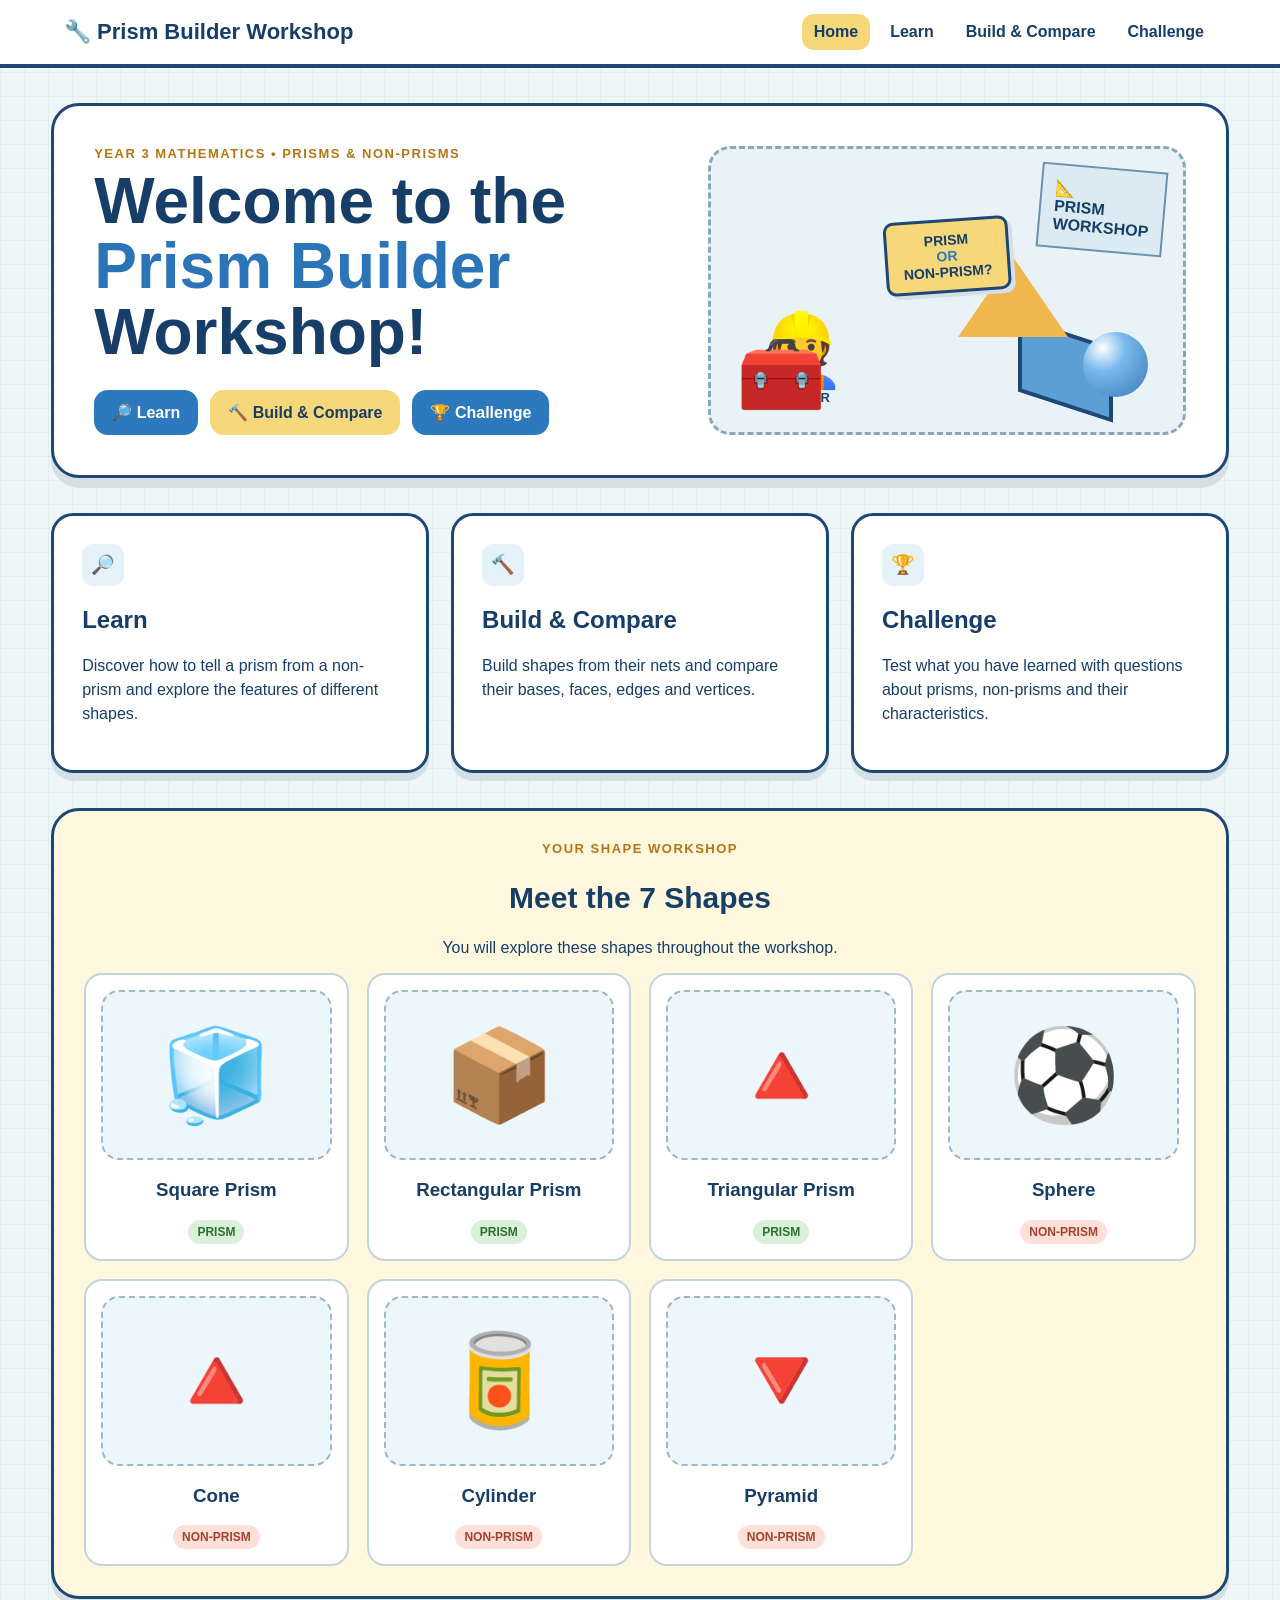
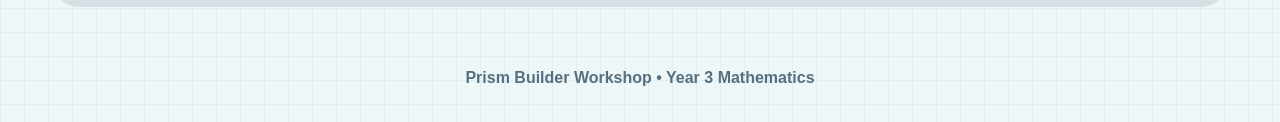
==== commit f21acb72: "Update index.html" ====
--- a/index.html
+++ b/index.html
@@ -2,425 +2,356 @@
 <html lang="en">
 
 <head>
-  <meta charset="UTF-8">
-
-  <meta
-    name="viewport"
-    content="width=device-width, initial-scale=1.0">
-
-  <title>Shape Builder Workshop</title>
-
-  <link
-    rel="stylesheet"
-    href="css/style.css">
+    <meta charset="UTF-8">
+    <meta name="viewport" content="width=device-width, initial-scale=1.0">
+
+    <title>Prism Builder Workshop</title>
+
+    <link rel="stylesheet" href="css/style.css">
 </head>
 
-
 <body>
 
-  <!-- =====================================
-       HEADER
-  ====================================== -->
-
-  <header class="site-header">
-
-    <div class="brand">
-      🧰 Shape Builder Workshop
-    </div>
-
-
-    <nav>
-
-      <a
-        class="active"
-        href="index.html">
-        Home
-      </a>
-
-      <a href="learn.html">
-        Learn
-      </a>
-
-      <a href="build.html">
-        Build & Compare
-      </a>
-
-      <a href="challenge.html">
-        Challenge
-      </a>
-
-    </nav>
-
-  </header>
-
-
-
-  <!-- =====================================
-       MAIN CONTENT
-  ====================================== -->
-
-  <main class="container">
-
-
-    <!-- HERO SECTION -->
-
-    <section class="hero">
-
-      <div>
-
-        <p class="eyebrow">
-          YEAR 3 MATHEMATICS • 3D SHAPES
-        </p>
-
-
-        <h1>
-
-          Welcome to the
-
-          <br>
-
-          <span>
-            Shape Builder Workshop!
-          </span>
-
-        </h1>
-
-
-        <p class="hero-text">
-
-          Learn, build and classify 3D shapes.
-
-          Can you spot the prisms?
-
-        </p>
-
-
-        <div class="hero-actions">
-
-          <a
-            class="btn primary"
-            href="learn.html">
-
-            Start Learning →
-
-          </a>
-
-
-          <a
-            class="btn secondary"
-            href="challenge.html">
-
-            Try Challenge ⭐
-
-          </a>
-
+    <!-- ================================
+         HEADER
+         ================================ -->
+
+    <header class="site-header">
+
+        <div class="brand">
+            🔧 Prism Builder Workshop
         </div>
 
-      </div>
-
-
-
-      <!-- WORKSHOP ILLUSTRATION -->
-
-      <div
-        class="hero-art"
-        aria-label="3D shape workshop illustration">
-
-        <div class="blueprint">
-
-          BLUEPRINT
-
-          <br>
-
-          <small>
-            3D SHAPES
-          </small>
-
-        </div>
-
-
-        <div class="toolbox-art">
-          🧰
-        </div>
-
-
-        <div class="shape-stack">
-
-          <div class="cube-art">
-          </div>
-
-          <div class="tri-art">
-          </div>
-
-          <div class="sphere-art">
-          </div>
-
-        </div>
-
-      </div>
-
-    </section>
-
-
-
-    <!-- =====================================
-         THREE MAIN FEATURES
-    ====================================== -->
-
-    <section class="feature-grid">
-
-
-      <a
-        class="feature-card"
-        href="learn.html">
-
-        <div class="feature-icon">
-          📐
-        </div>
-
-        <h2>
-          LEARN
-        </h2>
-
-        <p>
-          Discover the clues that help
-          you identify a prism.
-        </p>
-
-      </a>
-
-
-
-      <a
-        class="feature-card"
-        href="build.html">
-
-        <div class="feature-icon">
-          🧩
-        </div>
-
-        <h2>
-          BUILD & COMPARE
-        </h2>
-
-        <p>
-          Build two 3D solids side by
-          side and compare them.
-        </p>
-
-      </a>
-
-
-
-      <a
-        class="feature-card"
-        href="challenge.html">
-
-        <div class="feature-icon">
-          ⭐
-        </div>
-
-        <h2>
-          CHALLENGE
-        </h2>
-
-        <p>
-          Classify all seven 3D shapes
-          and earn a certificate.
-        </p>
-
-      </a>
-
-    </section>
-
-
-
-    <!-- =====================================
-         INTERACTIVE TOOLBOX
-    ====================================== -->
-
-    <section class="toolbox-section">
-
-
-      <div class="section-heading">
-
-        <p class="eyebrow">
-          CLICK A SHAPE TO INSPECT IT
-        </p>
-
-        <h2>
-          Today's 3D Shape Toolbox
-        </h2>
-
-      </div>
-
-
-
-      <!-- SHAPE BUTTONS -->
-
-      <div
-        class="toolbox-buttons"
-        id="toolboxButtons">
-
-
-        <button
-          type="button"
-          data-shape="square-prism">
-
-          Square Prism
-
-        </button>
-
-
-        <button
-          type="button"
-          data-shape="rectangular-prism">
-
-          Rectangular Prism
-
-        </button>
-
-
-        <button
-          type="button"
-          data-shape="triangular-prism">
-
-          Triangular Prism
-
-        </button>
-
-
-        <button
-          type="button"
-          data-shape="sphere">
-
-          Sphere
-
-        </button>
-
-
-        <button
-          type="button"
-          data-shape="cone">
-
-          Cone
-
-        </button>
-
-
-        <button
-          type="button"
-          data-shape="cylinder">
-
-          Cylinder
-
-        </button>
-
-
-        <button
-          type="button"
-          data-shape="pyramid">
-
-          Pyramid
-
-        </button>
-
-      </div>
-
-
-
-      <!-- SHAPE INFORMATION PANEL -->
-
-      <div
-        class="inspect-panel"
-        id="inspectPanel">
-
-
-        <!-- 3D MODEL -->
-
-        <div
-          class="inspect-model"
-          id="inspectModel">
-
-          <p>
-            Choose a shape above 👆
-          </p>
-
-        </div>
-
-
-
-        <!-- INFORMATION -->
-
-        <div class="inspect-info">
-
-
-          <span
-            class="status-badge"
-            id="inspectBadge">
-
-            READY TO EXPLORE
-
-          </span>
-
-
-          <h3
-            id="inspectTitle">
-
-            Pick a 3D shape
-
-          </h3>
-
-
-          <p
-            id="inspectDescription">
-
-            Click one of the shape buttons
-            to see its 3D model and learn
-            why it is a prism or non-prism.
-
-          </p>
-
-
-          <ul
-            id="inspectFacts"
-            class="fact-list">
-
-          </ul>
-
-        </div>
-
-      </div>
-
-    </section>
-
-  </main>
-
-
-
-  <!-- =====================================
-       FOOTER
-  ====================================== -->
-
-  <footer>
-
-    Shape Builder Workshop
-    •
-    Year 3 Mathematics
-
-  </footer>
-
-
-
-  <!-- =====================================
-       JAVASCRIPT
-  ====================================== -->
-
-  <script src="js/shapes.js">
-  </script>
-
-  <script src="js/home.js">
-  </script>
+        <nav>
+            <a href="index.html" class="active">Home</a>
+            <a href="learn.html">Learn</a>
+            <a href="build.html">Build &amp; Compare</a>
+            <a href="challenge.html">Challenge</a>
+        </nav>
+
+    </header>
+
+
+    <main class="container">
+
+        <!-- ================================
+             HERO / HOME
+             ================================ -->
+
+        <section class="hero">
+
+            <div>
+
+                <div class="eyebrow">
+                    YEAR 3 MATHEMATICS • PRISMS &amp; NON-PRISMS
+                </div>
+
+                <h1>
+                    Welcome to the
+                    <span>Prism Builder</span>
+                    Workshop!
+                </h1>
+
+
+                <div class="hero-actions">
+
+                    <a href="learn.html" class="btn primary">
+                        🔎 Learn
+                    </a>
+
+                    <a href="build.html" class="btn secondary">
+                        🔨 Build &amp; Compare
+                    </a>
+
+                    <a href="challenge.html" class="btn primary">
+                        🏆 Challenge
+                    </a>
+
+                </div>
+
+            </div>
+
+
+            <!-- ================================
+                 CARTOON WORKSHOP AREA
+                 ================================ -->
+
+            <div class="hero-art">
+
+                <!-- Blueprint -->
+                <div class="blueprint">
+                    📐<br>
+                    PRISM<br>
+                    WORKSHOP
+                </div>
+
+
+                <!-- Original cartoon builder -->
+                <div style="
+                    position:absolute;
+                    left:45px;
+                    bottom:28px;
+                    text-align:center;
+                    font-size:72px;
+                    line-height:1;
+                ">
+                    👷
+                    <div style="
+                        font-size:13px;
+                        font-weight:900;
+                        margin-top:5px;
+                        color:#1e4775;
+                    ">
+                        BUILDER
+                    </div>
+                </div>
+
+
+                <!-- Toolbox -->
+                <div class="toolbox-art">
+                    🧰
+                </div>
+
+
+                <!-- Shapes -->
+                <div class="shape-stack">
+
+                    <div class="cube-art"></div>
+
+                    <div class="tri-art"></div>
+
+                    <div class="sphere-art"></div>
+
+                </div>
+
+
+                <!-- Small workshop sign -->
+                <div style="
+                    position:absolute;
+                    left:50%;
+                    top:38%;
+                    transform:translate(-50%,-50%) rotate(-4deg);
+                    background:#f6d77a;
+                    border:3px solid #1e4775;
+                    border-radius:10px;
+                    padding:10px 15px;
+                    font-weight:900;
+                    font-size:14px;
+                    text-align:center;
+                    box-shadow:4px 4px 0 #d5e0e5;
+                ">
+                    PRISM<br>
+                    <span style="color:#2d79bd;">OR</span><br>
+                    NON-PRISM?
+                </div>
+
+            </div>
+
+        </section>
+
+
+        <!-- ================================
+             QUICK START
+             ================================ -->
+
+        <section class="feature-grid">
+
+            <div class="feature-card">
+
+                <div class="feature-icon">
+                    🔎
+                </div>
+
+                <h2>Learn</h2>
+
+                <p>
+                    Discover how to tell a prism from a
+                    non-prism and explore the features of
+                    different shapes.
+                </p>
+
+            </div>
+
+
+            <div class="feature-card">
+
+                <div class="feature-icon">
+                    🔨
+                </div>
+
+                <h2>Build &amp; Compare</h2>
+
+                <p>
+                    Build shapes from their nets and compare
+                    their bases, faces, edges and vertices.
+                </p>
+
+            </div>
+
+
+            <div class="feature-card">
+
+                <div class="feature-icon">
+                    🏆
+                </div>
+
+                <h2>Challenge</h2>
+
+                <p>
+                    Test what you have learned with questions
+                    about prisms, non-prisms and their
+                    characteristics.
+                </p>
+
+            </div>
+
+        </section>
+
+
+        <!-- ================================
+             SEVEN SHAPES
+             ================================ -->
+
+        <section class="toolbox-section">
+
+            <div class="section-heading">
+
+                <div class="eyebrow">
+                    YOUR SHAPE WORKSHOP
+                </div>
+
+                <h2>
+                    Meet the 7 Shapes
+                </h2>
+
+                <p>
+                    You will explore these shapes throughout
+                    the workshop.
+                </p>
+
+            </div>
+
+
+            <div class="shape-gallery">
+
+                <div class="shape-card">
+
+                    <div class="gallery-model">
+                        <span style="font-size:90px;">🧊</span>
+                    </div>
+
+                    <h3>Square Prism</h3>
+
+                    <span class="prism-label">
+                        PRISM
+                    </span>
+
+                </div>
+
+
+                <div class="shape-card">
+
+                    <div class="gallery-model">
+                        <span style="font-size:90px;">📦</span>
+                    </div>
+
+                    <h3>Rectangular Prism</h3>
+
+                    <span class="prism-label">
+                        PRISM
+                    </span>
+
+                </div>
+
+
+                <div class="shape-card">
+
+                    <div class="gallery-model">
+                        <span style="font-size:90px;">🔺</span>
+                    </div>
+
+                    <h3>Triangular Prism</h3>
+
+                    <span class="prism-label">
+                        PRISM
+                    </span>
+
+                </div>
+
+
+                <div class="shape-card">
+
+                    <div class="gallery-model">
+                        <span style="font-size:90px;">⚽</span>
+                    </div>
+
+                    <h3>Sphere</h3>
+
+                    <span class="nonprism-label">
+                        NON-PRISM
+                    </span>
+
+                </div>
+
+
+                <div class="shape-card">
+
+                    <div class="gallery-model">
+                        <span style="font-size:90px;">🔺</span>
+                    </div>
+
+                    <h3>Cone</h3>
+
+                    <span class="nonprism-label">
+                        NON-PRISM
+                    </span>
+
+                </div>
+
+
+                <div class="shape-card">
+
+                    <div class="gallery-model">
+                        <span style="font-size:90px;">🥫</span>
+                    </div>
+
+                    <h3>Cylinder</h3>
+
+                    <span class="nonprism-label">
+                        NON-PRISM
+                    </span>
+
+                </div>
+
+
+                <div class="shape-card">
+
+                    <div class="gallery-model">
+                        <span style="font-size:90px;">🔻</span>
+                    </div>
+
+                    <h3>Pyramid</h3>
+
+                    <span class="nonprism-label">
+                        NON-PRISM
+                    </span>
+
+                </div>
+
+            </div>
+
+        </section>
+
+    </main>
+
+
+    <!-- ================================
+         FOOTER
+         ================================ -->
+
+    <footer>
+        Prism Builder Workshop • Year 3 Mathematics
+    </footer>
 
 
 </body>
--- a/css/style.css
+++ b/css/style.css
@@ -1,93 +1,1479 @@
-*{box-sizing:border-box}
-body{margin:0;font-family:"Trebuchet MS",Arial,sans-serif;color:#163e68;background:#eef7f8;background-image:linear-gradient(rgba(40,100,130,.06) 1px,transparent 1px),linear-gradient(90deg,rgba(40,100,130,.06) 1px,transparent 1px);background-size:24px 24px}
-a{text-decoration:none;color:inherit}
-.site-header{background:#fff;border-bottom:4px solid #1e4775;padding:14px 5%;display:flex;justify-content:space-between;align-items:center;gap:20px;position:sticky;top:0;z-index:5}
-.brand{font-size:22px;font-weight:900}
-nav{display:flex;gap:8px;flex-wrap:wrap}
-nav a{padding:9px 12px;border-radius:12px;font-weight:800}
-nav a:hover,nav a.active{background:#f6d77a}
-.container{width:min(1250px,92%);margin:auto}
-.hero{margin:35px 0;display:grid;grid-template-columns:1.1fr .9fr;gap:30px;background:#fff;border:3px solid #1e4775;border-radius:28px;padding:40px;box-shadow:0 10px 0 #d5e0e5}
-.eyebrow{font-size:13px;font-weight:900;letter-spacing:1.5px;color:#b47613}
-h1{font-size:clamp(38px,5vw,64px);line-height:1.02;margin:8px 0 18px}
-h1 span{color:#2b74b8}
-h2{margin:8px 0 10px}
-.hero-text,.page-title p{font-size:18px;line-height:1.6}
-.hero-actions{display:flex;gap:12px;flex-wrap:wrap;margin-top:25px}
-.btn{display:inline-block;border:0;border-radius:14px;padding:13px 18px;font-weight:900;font-size:16px;cursor:pointer}
-.primary{background:#2d79bd;color:#fff}.secondary{background:#f6d77a;color:#163e68}
-.hero-art{min-height:280px;background:#e9f3f7;border:3px dashed #8aa7b9;border-radius:22px;position:relative;overflow:hidden}
-.blueprint{position:absolute;right:18px;top:18px;background:#dceaf3;padding:13px;border:2px solid #6c91aa;font-weight:900;transform:rotate(5deg)}
-.toolbox-art{position:absolute;bottom:15px;left:25px;font-size:72px}
-.shape-stack{position:absolute;right:70px;bottom:25px}
-.cube-art{width:95px;height:75px;background:#5c9fd4;transform:skewY(18deg);border:4px solid #1e4775}
-.tri-art{width:0;height:0;border-left:55px solid transparent;border-right:55px solid transparent;border-bottom:80px solid #efb84f;position:absolute;right:45px;bottom:70px}
-.sphere-art{width:65px;height:65px;border-radius:50%;background:radial-gradient(circle at 30% 25%,#fff,#78b8ec 35%,#3979b8);position:absolute;right:-35px;bottom:10px}
-.feature-grid{display:grid;grid-template-columns:repeat(3,1fr);gap:22px;margin:35px 0}
-.feature-card{background:#fff;border:3px solid #1e4775;border-radius:22px;padding:28px;box-shadow:0 8px 0 #d5e0e5;transition:.2s}
-.feature-card:hover{transform:translateY(-4px)}
-.feature-icon{font-size:40px}
-.feature-card p{line-height:1.5}
-.toolbox-section,.gallery-section{background:#fff8df;border:3px solid #1e4775;border-radius:28px;padding:30px;margin:35px 0;box-shadow:0 8px 0 #d5e0e5}
-.section-heading{text-align:center}
-.section-heading h2{font-size:30px}
-.toolbox-buttons{display:grid;grid-template-columns:repeat(7,1fr);gap:12px;margin:22px 0}
-.toolbox-buttons button,.answer-buttons button,.challenge-buttons button{background:#fff;border:2px solid #b7cbd8;border-radius:14px;padding:13px 8px;color:#163e68;font-weight:900;cursor:pointer;min-height:48px}
-.toolbox-buttons button:hover,.toolbox-buttons button.selected{background:#f6d77a;border-color:#1e4775}
-.inspect-panel{display:grid;grid-template-columns:1fr 1fr;gap:25px;background:#fff;border-radius:20px;padding:25px;min-height:290px}
-.inspect-model,.gallery-model,.shape-stage,.challenge-model{display:flex;align-items:center;justify-content:center;min-height:220px;background:#edf6fa;border:2px dashed #9eb8c7;border-radius:18px}
-.inspect-model .shape-svg{max-width:280px}
-.status-badge{display:inline-block;padding:7px 11px;border-radius:20px;background:#e6eef3;font-weight:900;font-size:13px}
-.prism-badge{background:#d9f1d8;color:#2d7130}.nonprism-badge{background:#ffe0d8;color:#a1432d}
-.fact-list{padding-left:22px;line-height:1.9}
-.page-title{padding:45px 0 15px;text-align:center}
-.clue-grid{display:grid;grid-template-columns:repeat(3,1fr);gap:20px}
-.clue-card{background:#fff;border:3px solid #1e4775;border-radius:22px;padding:25px}
-.clue-number{width:45px;height:45px;border-radius:50%;background:#f6d77a;display:grid;place-items:center;font-size:22px;font-weight:900}
-.tip-box,.feedback{margin:25px 0;padding:18px;border-radius:16px;background:#fff0c2;border:2px solid #d59b2b;line-height:1.5}
-.shape-gallery{display:grid;grid-template-columns:repeat(4,1fr);gap:18px}
-.shape-card{background:#fff;border:2px solid #c4d4dd;border-radius:18px;padding:15px;text-align:center}
-.gallery-model{min-height:170px}
-.prism-label,.nonprism-label{display:inline-block;padding:5px 9px;border-radius:12px;font-size:12px;font-weight:900}
-.prism-label{background:#d9f1d8;color:#2d7130}.nonprism-label{background:#ffe0d8;color:#a1432d}
-.mission-panel,.challenge-panel,.result-panel{background:#fff;border:3px solid #1e4775;border-radius:24px;padding:25px;margin:20px 0;box-shadow:0 8px 0 #d5e0e5}
-.mission-panel select{margin-left:10px;padding:12px;border:2px solid #9eb8c7;border-radius:12px;font-weight:800;color:#163e68}
-.build-grid{display:grid;grid-template-columns:1fr 1fr;gap:22px;margin:25px 0}
-.station{background:#fff8df;border:3px solid #1e4775;border-radius:22px;padding:18px}
-.station-header{display:flex;justify-content:space-between;gap:10px;align-items:center}
-.station-header span{font-size:12px;font-weight:900;color:#b47613}
-.shape-stage{min-height:310px;margin:15px 0;overflow:hidden}
-.shape-stage.built .shape-svg{animation:buildUp .65s ease-out}
-@keyframes buildUp{from{transform:translateY(100px) scale(.55);opacity:0}to{transform:translateY(0) scale(1);opacity:1}}
-.build-btn{width:100%}
-.answer-panel{text-align:center}
-.answer-buttons{display:flex;gap:10px;justify-content:center;flex-wrap:wrap}
-.answer-buttons button:hover,.challenge-buttons button:hover{background:#e6f2f9}
-.feedback.correct{background:#dcf5dc;border-color:#63a663}.feedback.wrong{background:#ffe2dc;border-color:#cf725f}
-.challenge-top{display:flex;justify-content:space-between;font-weight:900}
-.challenge-model{min-height:340px;margin:20px auto;max-width:600px}
-.challenge-model .shape-svg{max-width:340px}
-.challenge-buttons{display:flex;gap:15px;justify-content:center}.challenge-buttons button{min-width:170px;background:#fff8df;border-color:#d59b2b}
-.challenge-buttons button:disabled{opacity:.6;cursor:not-allowed}
-.next-btn{display:block;margin:15px auto}
-.trophy{text-align:center;font-size:70px}
-.result-panel{text-align:center}
-.result-score{font-size:28px;font-weight:900}
-.certificate-form{max-width:650px;margin:25px auto;background:#fff8df;border:2px solid #d59b2b;border-radius:20px;padding:25px;text-align:left}
-.certificate-form label{display:block;font-weight:900;margin:15px 0 7px}
-.certificate-form input{width:100%;padding:14px;border:2px solid #9eb8c7;border-radius:12px;font-size:16px;margin-bottom:15px}
-.certificate{margin-top:20px;background:#fffaf0;border:10px double #1e4775;padding:35px;text-align:center;min-height:430px;position:relative}
-.cert-tools{font-size:35px}.cert-small{letter-spacing:2px;font-weight:900;color:#b47613}.certificate h2{font-size:32px}.cert-name{font-size:38px;font-weight:900;color:#1e4775;margin:18px 0;border-bottom:2px solid #d59b2b;padding-bottom:8px}.cert-score{font-size:24px;font-weight:900;color:#b47613;margin:18px}.cert-level{font-size:28px;font-weight:900;color:#2d79bd}.cert-date{color:#666}
-.download-cert{margin-top:15px}
-footer{text-align:center;padding:35px 10px;color:#557080;font-weight:700}
-.shape-svg{width:min(90%,330px);height:auto;overflow:visible}
-.shape-svg .top-face{fill:#82b9e2;stroke:#1e4775;stroke-width:3}
-.shape-svg .left-face{fill:#4e91c8;stroke:#1e4775;stroke-width:3}
-.shape-svg .right-face{fill:#2f70aa;stroke:#1e4775;stroke-width:3}
-.shape-svg .front-face{fill:#5b9ed1;stroke:#1e4775;stroke-width:3}
-.shape-svg .base-face{fill:#e0a73f;stroke:#1e4775;stroke-width:3}
-.shape-svg .side-face{fill:#4f91c8;stroke:#1e4775;stroke-width:3}
-.shape-svg .bottom-face{fill:#397cb6;stroke:#1e4775;stroke-width:3}
-.shape-svg .edge{fill:none;stroke:#1e4775;stroke-width:3;stroke-linejoin:round;stroke-linecap:round}
-@media(max-width:900px){.hero,.inspect-panel{grid-template-columns:1fr}.feature-grid,.clue-grid{grid-template-columns:1fr}.toolbox-buttons{grid-template-columns:repeat(2,1fr)}.shape-gallery{grid-template-columns:repeat(2,1fr)}.build-grid{grid-template-columns:1fr}.site-header{align-items:flex-start;flex-direction:column}}
-@media(max-width:520px){.hero{padding:25px}.shape-gallery{grid-template-columns:1fr}.toolbox-buttons{grid-template-columns:1fr}.challenge-buttons{flex-direction:column}.challenge-buttons button{width:100%}}
+/* =========================================
+   SHAPE BUILDER WORKSHOP
+   COMPLETE WEBSITE STYLESHEET
+   ========================================= */
+
+/* =========================================
+   GENERAL
+   ========================================= */
+
+* {
+    box-sizing: border-box;
+}
+
+body {
+    margin: 0;
+    font-family: "Trebuchet MS", Arial, sans-serif;
+    color: #163e68;
+    background-color: #eef7f8;
+
+    background-image:
+        linear-gradient(
+            rgba(40, 100, 130, 0.06) 1px,
+            transparent 1px
+        ),
+        linear-gradient(
+            90deg,
+            rgba(40, 100, 130, 0.06) 1px,
+            transparent 1px
+        );
+
+    background-size: 24px 24px;
+}
+
+a {
+    text-decoration: none;
+    color: inherit;
+}
+
+button,
+input,
+select {
+    font-family: inherit;
+}
+
+/* =========================================
+   HEADER & NAVIGATION
+   ========================================= */
+
+.site-header {
+    background: #ffffff;
+    border-bottom: 4px solid #1e4775;
+    padding: 14px 5%;
+
+    display: flex;
+    justify-content: space-between;
+    align-items: center;
+
+    gap: 20px;
+
+    position: sticky;
+    top: 0;
+    z-index: 5;
+}
+
+.brand {
+    font-size: 22px;
+    font-weight: 900;
+}
+
+nav {
+    display: flex;
+    gap: 8px;
+    flex-wrap: wrap;
+}
+
+nav a {
+    padding: 9px 12px;
+    border-radius: 12px;
+    font-weight: 800;
+}
+
+nav a:hover,
+nav a.active {
+    background: #f6d77a;
+}
+
+/* =========================================
+   CONTAINER
+   ========================================= */
+
+.container {
+    width: min(1250px, 92%);
+    margin: auto;
+}
+
+/* =========================================
+   HERO SECTION
+   ========================================= */
+
+.hero {
+    margin: 35px 0;
+
+    display: grid;
+    grid-template-columns: 1.1fr 0.9fr;
+
+    gap: 30px;
+
+    background: #ffffff;
+
+    border: 3px solid #1e4775;
+    border-radius: 28px;
+
+    padding: 40px;
+
+    box-shadow: 0 10px 0 #d5e0e5;
+}
+
+.eyebrow {
+    font-size: 13px;
+    font-weight: 900;
+    letter-spacing: 1.5px;
+    color: #b47613;
+}
+
+h1 {
+    font-size: clamp(38px, 5vw, 64px);
+    line-height: 1.02;
+    margin: 8px 0 18px;
+}
+
+h1 span {
+    color: #2b74b8;
+}
+
+.hero-text,
+.page-title p {
+    font-size: 18px;
+    line-height: 1.6;
+}
+
+.hero-actions {
+    display: flex;
+    gap: 12px;
+    flex-wrap: wrap;
+    margin-top: 25px;
+}
+
+/* =========================================
+   BUTTONS
+   ========================================= */
+
+.btn {
+    display: inline-block;
+
+    border: 0;
+    border-radius: 14px;
+
+    padding: 13px 18px;
+
+    font-weight: 900;
+    font-size: 16px;
+
+    cursor: pointer;
+}
+
+.primary {
+    background: #2d79bd;
+    color: #ffffff;
+}
+
+.secondary {
+    background: #f6d77a;
+    color: #163e68;
+}
+
+.primary:hover {
+    transform: translateY(-2px);
+}
+
+.secondary:hover {
+    transform: translateY(-2px);
+}
+
+/* =========================================
+   HERO ART
+   ========================================= */
+
+.hero-art {
+    min-height: 280px;
+
+    background: #e9f3f7;
+
+    border: 3px dashed #8aa7b9;
+    border-radius: 22px;
+
+    position: relative;
+    overflow: hidden;
+}
+
+.blueprint {
+    position: absolute;
+    right: 18px;
+    top: 18px;
+
+    background: #dceaf3;
+
+    padding: 13px;
+
+    border: 2px solid #6c91aa;
+
+    font-weight: 900;
+
+    transform: rotate(5deg);
+}
+
+.toolbox-art {
+    position: absolute;
+    bottom: 15px;
+    left: 25px;
+
+    font-size: 72px;
+}
+
+.shape-stack {
+    position: absolute;
+    right: 70px;
+    bottom: 25px;
+}
+
+.cube-art {
+    width: 95px;
+    height: 75px;
+
+    background: #5c9fd4;
+
+    transform: skewY(18deg);
+
+    border: 4px solid #1e4775;
+}
+
+.tri-art {
+    width: 0;
+    height: 0;
+
+    border-left: 55px solid transparent;
+    border-right: 55px solid transparent;
+    border-bottom: 80px solid #efb84f;
+
+    position: absolute;
+    right: 45px;
+    bottom: 70px;
+}
+
+.sphere-art {
+    width: 65px;
+    height: 65px;
+
+    border-radius: 50%;
+
+    background:
+        radial-gradient(
+            circle at 30% 25%,
+            #ffffff,
+            #78b8ec 35%,
+            #3979b8
+        );
+
+    position: absolute;
+    right: -35px;
+    bottom: 10px;
+}
+
+/* =========================================
+   FEATURE CARDS
+   ========================================= */
+
+.feature-grid {
+    display: grid;
+    grid-template-columns: repeat(3, 1fr);
+
+    gap: 22px;
+
+    margin: 35px 0;
+}
+
+.feature-card {
+    background: #ffffff;
+
+    border: 3px solid #1e4775;
+    border-radius: 22px;
+
+    padding: 28px;
+
+    box-shadow: 0 8px 0 #d5e0e5;
+
+    transition: 0.2s;
+}
+
+.feature-card:hover {
+    transform: translateY(-4px);
+}
+
+.feature-icon {
+    font-size: 40px;
+}
+
+.feature-card p {
+    line-height: 1.5;
+}
+
+/* =========================================
+   TOOLBOX / INSPECT SECTION
+   ========================================= */
+
+.toolbox-section,
+.gallery-section {
+    background: #fff8df;
+
+    border: 3px solid #1e4775;
+    border-radius: 28px;
+
+    padding: 30px;
+
+    margin: 35px 0;
+
+    box-shadow: 0 8px 0 #d5e0e5;
+}
+
+.section-heading {
+    text-align: center;
+}
+
+.section-heading h2 {
+    font-size: 30px;
+}
+
+.toolbox-buttons {
+    display: grid;
+    grid-template-columns: repeat(7, 1fr);
+
+    gap: 12px;
+
+    margin: 22px 0;
+}
+
+.toolbox-buttons button,
+.answer-buttons button,
+.challenge-buttons button {
+    background: #ffffff;
+
+    border: 2px solid #b7cbd8;
+    border-radius: 14px;
+
+    padding: 13px 8px;
+
+    color: #163e68;
+
+    font-weight: 900;
+
+    cursor: pointer;
+
+    min-height: 48px;
+}
+
+.toolbox-buttons button:hover,
+.toolbox-buttons button.selected {
+    background: #f6d77a;
+    border-color: #1e4775;
+}
+
+.inspect-panel {
+    display: grid;
+    grid-template-columns: 1fr 1fr;
+
+    gap: 25px;
+
+    background: #ffffff;
+
+    border-radius: 20px;
+
+    padding: 25px;
+
+    min-height: 290px;
+}
+
+.inspect-model,
+.gallery-model,
+.shape-stage,
+.challenge-model {
+    display: flex;
+
+    align-items: center;
+    justify-content: center;
+
+    min-height: 220px;
+
+    background: #edf6fa;
+
+    border: 2px dashed #9eb8c7;
+
+    border-radius: 18px;
+}
+
+.inspect-model .shape-svg {
+    max-width: 280px;
+}
+
+.inspect-hint {
+    margin: 12px 0 0;
+
+    font-size: 13px;
+    font-weight: 900;
+
+    color: #2d79bd;
+}
+
+.status-badge {
+    display: inline-block;
+
+    padding: 7px 11px;
+
+    border-radius: 20px;
+
+    background: #e6eef3;
+
+    font-weight: 900;
+    font-size: 13px;
+}
+
+.prism-badge {
+    background: #d9f1d8;
+    color: #2d7130;
+}
+
+.nonprism-badge {
+    background: #ffe0d8;
+    color: #a1432d;
+}
+
+.fact-list {
+    padding-left: 22px;
+    line-height: 1.9;
+}
+
+/* =========================================
+   PAGE TITLE
+   ========================================= */
+
+.page-title {
+    padding: 45px 0 15px;
+    text-align: center;
+}
+
+/* =========================================
+   PRISM CLUES
+   ========================================= */
+
+.clue-grid {
+    display: grid;
+
+    grid-template-columns: repeat(3, 1fr);
+
+    gap: 20px;
+}
+
+.clue-card {
+    background: #ffffff;
+
+    border: 3px solid #1e4775;
+    border-radius: 22px;
+
+    padding: 25px;
+}
+
+.clue-number {
+    width: 45px;
+    height: 45px;
+
+    border-radius: 50%;
+
+    background: #f6d77a;
+
+    display: grid;
+    place-items: center;
+
+    font-size: 22px;
+    font-weight: 900;
+}
+
+.tip-box,
+.feedback {
+    margin: 25px 0;
+
+    padding: 18px;
+
+    border-radius: 16px;
+
+    background: #fff0c2;
+
+    border: 2px solid #d59b2b;
+
+    line-height: 1.5;
+}
+
+/* =========================================
+   SHAPE GALLERY
+   ========================================= */
+
+.shape-gallery {
+    display: grid;
+
+    grid-template-columns: repeat(4, 1fr);
+
+    gap: 18px;
+}
+
+.shape-card {
+    width: 100%;
+
+    background: #ffffff;
+
+    border: 2px solid #c4d4dd;
+
+    border-radius: 18px;
+
+    padding: 15px;
+
+    text-align: center;
+
+    font-family: inherit;
+    color: #163e68;
+
+    cursor: pointer;
+
+    transition: 0.2s;
+}
+
+.shape-card:hover {
+    transform: translateY(-5px);
+
+    border-color: #1e4775;
+
+    box-shadow: 0 7px 0 #d5e0e5;
+}
+
+.shape-card:focus {
+    outline: 4px solid #f6d77a;
+    outline-offset: 3px;
+}
+
+.gallery-model {
+    min-height: 170px;
+}
+
+.prism-label,
+.nonprism-label {
+    display: inline-block;
+
+    padding: 5px 9px;
+
+    border-radius: 12px;
+
+    font-size: 12px;
+    font-weight: 900;
+}
+
+.prism-label {
+    background: #d9f1d8;
+    color: #2d7130;
+}
+
+.nonprism-label {
+    background: #ffe0d8;
+    color: #a1432d;
+}
+
+/* =========================================
+   BUILD & COMPARE
+   ========================================= */
+
+.mission-panel,
+.challenge-panel,
+.result-panel {
+    background: #ffffff;
+
+    border: 3px solid #1e4775;
+    border-radius: 24px;
+
+    padding: 25px;
+
+    margin: 20px 0;
+
+    box-shadow: 0 8px 0 #d5e0e5;
+}
+
+.mission-panel select {
+    margin-left: 10px;
+
+    padding: 12px;
+
+    border: 2px solid #9eb8c7;
+    border-radius: 12px;
+
+    font-weight: 800;
+
+    color: #163e68;
+}
+
+.build-grid {
+    display: grid;
+
+    grid-template-columns: 1fr 1fr;
+
+    gap: 22px;
+
+    margin: 25px 0;
+}
+
+.station {
+    background: #fff8df;
+
+    border: 3px solid #1e4775;
+    border-radius: 22px;
+
+    padding: 18px;
+}
+
+.station-header {
+    display: flex;
+
+    justify-content: space-between;
+    align-items: center;
+
+    gap: 10px;
+}
+
+.station-header span {
+    font-size: 12px;
+
+    font-weight: 900;
+
+    color: #b47613;
+}
+
+.shape-stage {
+    min-height: 310px;
+
+    margin: 15px 0;
+
+    overflow: hidden;
+}
+
+.shape-stage.built .shape-svg {
+    animation: buildUp 0.65s ease-out;
+}
+
+@keyframes buildUp {
+
+    from {
+        transform: translateY(100px) scale(0.55);
+        opacity: 0;
+    }
+
+    to {
+        transform: translateY(0) scale(1);
+        opacity: 1;
+    }
+
+}
+
+.build-btn {
+    width: 100%;
+}
+
+/* =========================================
+   ANSWER / FEEDBACK
+   ========================================= */
+
+.answer-panel {
+    text-align: center;
+}
+
+.answer-buttons {
+    display: flex;
+
+    gap: 10px;
+
+    justify-content: center;
+
+    flex-wrap: wrap;
+}
+
+.answer-buttons button:hover,
+.challenge-buttons button:hover {
+    background: #e6f2f9;
+}
+
+.feedback.correct {
+    background: #dcf5dc;
+    border-color: #63a663;
+}
+
+.feedback.wrong {
+    background: #ffe2dc;
+    border-color: #cf725f;
+}
+
+/* =========================================
+   CHALLENGE
+   ========================================= */
+
+.challenge-top {
+    display: flex;
+
+    justify-content: space-between;
+
+    font-weight: 900;
+}
+
+.challenge-model {
+    min-height: 340px;
+
+    margin: 20px auto;
+
+    max-width: 600px;
+}
+
+.challenge-model .shape-svg {
+    max-width: 340px;
+}
+
+.challenge-buttons {
+    display: flex;
+
+    gap: 15px;
+
+    justify-content: center;
+}
+
+.challenge-buttons button {
+    min-width: 170px;
+
+    background: #fff8df;
+
+    border-color: #d59b2b;
+}
+
+.challenge-buttons button:disabled {
+    opacity: 0.6;
+
+    cursor: not-allowed;
+}
+
+.next-btn {
+    display: block;
+
+    margin: 15px auto;
+}
+
+/* =========================================
+   RESULT
+   ========================================= */
+
+.result-panel {
+    text-align: center;
+}
+
+.trophy {
+    text-align: center;
+
+    font-size: 70px;
+}
+
+.result-score {
+    font-size: 28px;
+
+    font-weight: 900;
+}
+
+/* =========================================
+   CERTIFICATE
+   ========================================= */
+
+.certificate-form {
+    max-width: 650px;
+
+    margin: 25px auto;
+
+    background: #fff8df;
+
+    border: 2px solid #d59b2b;
+    border-radius: 20px;
+
+    padding: 25px;
+
+    text-align: left;
+}
+
+.certificate-form label {
+    display: block;
+
+    font-weight: 900;
+
+    margin: 15px 0 7px;
+}
+
+.certificate-form input {
+    width: 100%;
+
+    padding: 14px;
+
+    border: 2px solid #9eb8c7;
+
+    border-radius: 12px;
+
+    font-size: 16px;
+
+    margin-bottom: 15px;
+}
+
+.certificate {
+    margin-top: 20px;
+
+    background: #fffaf0;
+
+    border: 10px double #1e4775;
+
+    padding: 35px;
+
+    text-align: center;
+
+    min-height: 430px;
+
+    position: relative;
+}
+
+.cert-tools {
+    font-size: 35px;
+}
+
+.cert-small {
+    letter-spacing: 2px;
+
+    font-weight: 900;
+
+    color: #b47613;
+}
+
+.certificate h2 {
+    font-size: 32px;
+}
+
+.cert-name {
+    font-size: 38px;
+
+    font-weight: 900;
+
+    color: #1e4775;
+
+    margin: 18px 0;
+
+    border-bottom: 2px solid #d59b2b;
+
+    padding-bottom: 8px;
+}
+
+.cert-score {
+    font-size: 24px;
+
+    font-weight: 900;
+
+    color: #b47613;
+
+    margin: 18px;
+}
+
+.cert-level {
+    font-size: 28px;
+
+    font-weight: 900;
+
+    color: #2d79bd;
+}
+
+.cert-date {
+    color: #666;
+}
+
+.download-cert {
+    margin-top: 15px;
+}
+
+/* =========================================
+   FOOTER
+   ========================================= */
+
+footer {
+    text-align: center;
+
+    padding: 35px 10px;
+
+    color: #557080;
+
+    font-weight: 700;
+}
+
+/* =========================================
+   SVG SHAPES
+   ========================================= */
+
+.shape-svg {
+    width: min(90%, 330px);
+
+    height: auto;
+
+    overflow: visible;
+}
+
+.shape-svg .top-face {
+    fill: #82b9e2;
+
+    stroke: #1e4775;
+
+    stroke-width: 3;
+}
+
+.shape-svg .left-face {
+    fill: #4e91c8;
+
+    stroke: #1e4775;
+
+    stroke-width: 3;
+}
+
+.shape-svg .right-face {
+    fill: #2f70aa;
+
+    stroke: #1e4775;
+
+    stroke-width: 3;
+}
+
+.shape-svg .front-face {
+    fill: #5b9ed1;
+
+    stroke: #1e4775;
+
+    stroke-width: 3;
+}
+
+.shape-svg .base-face {
+    fill: #e0a73f;
+
+    stroke: #1e4775;
+
+    stroke-width: 3;
+}
+
+.shape-svg .side-face {
+    fill: #4f91c8;
+
+    stroke: #1e4775;
+
+    stroke-width: 3;
+}
+
+.shape-svg .bottom-face {
+    fill: #397cb6;
+
+    stroke: #1e4775;
+
+    stroke-width: 3;
+}
+
+.shape-svg .edge {
+    fill: none;
+
+    stroke: #1e4775;
+
+    stroke-width: 3;
+
+    stroke-linejoin: round;
+
+    stroke-linecap: round;
+}
+
+.triangular-prism-svg {
+    min-width: 280px;
+}
+
+/* =========================================
+   SHAPE INFORMATION MODAL
+   ========================================= */
+
+.shape-modal {
+    position: fixed;
+
+    inset: 0;
+
+    background: rgba(22, 62, 104, 0.58);
+
+    display: flex;
+
+    align-items: center;
+    justify-content: center;
+
+    padding: 25px;
+
+    z-index: 100;
+
+    opacity: 0;
+
+    visibility: hidden;
+
+    transition:
+        opacity 0.25s ease,
+        visibility 0.25s ease;
+}
+
+.shape-modal.show {
+    opacity: 1;
+
+    visibility: visible;
+}
+
+.shape-modal-box {
+    width: min(1000px, 95vw);
+
+    max-height: 90vh;
+
+    overflow-y: auto;
+
+    background: #ffffff;
+
+    border: 4px solid #1e4775;
+
+    border-radius: 28px;
+
+    padding: 30px;
+
+    box-shadow: 0 12px 0 #d5e0e5;
+
+    position: relative;
+
+    transform: translateY(20px) scale(0.96);
+
+    transition: transform 0.25s ease;
+}
+
+.shape-modal.show .shape-modal-box {
+    transform: translateY(0) scale(1);
+}
+
+.modal-close {
+    position: absolute;
+
+    top: 15px;
+    right: 18px;
+
+    width: 45px;
+    height: 45px;
+
+    border: 0;
+
+    border-radius: 50%;
+
+    background: #ffe0d8;
+
+    color: #a1432d;
+
+    font-size: 30px;
+
+    font-weight: 900;
+
+    cursor: pointer;
+
+    display: grid;
+
+    place-items: center;
+}
+
+.modal-close:hover {
+    background: #ffcbc0;
+}
+
+.modal-close:focus {
+    outline: 3px solid #f6d77a;
+
+    outline-offset: 2px;
+}
+
+.modal-header {
+    text-align: center;
+
+    padding: 5px 50px 20px;
+}
+
+.modal-header h2 {
+    font-size: 36px;
+
+    margin: 7px 0 12px;
+
+    color: #163e68;
+}
+
+.modal-content {
+    display: grid;
+
+    grid-template-columns: 1fr 1fr;
+
+    gap: 25px;
+
+    align-items: stretch;
+}
+
+/* =========================================
+   MODAL SHAPE AREA
+   ========================================= */
+
+.modal-shape-area {
+    min-height: 360px;
+
+    background: #edf6fa;
+
+    border: 3px dashed #9eb8c7;
+
+    border-radius: 22px;
+
+    display: flex;
+
+    align-items: center;
+    justify-content: center;
+
+    padding: 25px;
+
+    position: relative;
+}
+
+.modal-shape {
+    width: 100%;
+
+    display: flex;
+
+    align-items: center;
+    justify-content: center;
+}
+
+.modal-shape .shape-svg {
+    width: min(100%, 400px);
+
+    max-height: 330px;
+}
+
+/* =========================================
+   MODAL INFORMATION
+   ========================================= */
+
+.modal-information {
+    background: #fff8df;
+
+    border: 3px solid #1e4775;
+
+    border-radius: 22px;
+
+    padding: 22px;
+}
+
+.modal-information h3 {
+    margin-top: 0;
+
+    font-size: 22px;
+}
+
+.feature-details {
+    display: grid;
+
+    grid-template-columns: 1fr;
+
+    gap: 10px;
+}
+
+/* =========================================
+   INTERACTIVE FEATURE ITEMS
+   ========================================= */
+
+.feature-item {
+    width: 100%;
+
+    display: flex;
+
+    align-items: center;
+
+    gap: 12px;
+
+    background: #ffffff;
+
+    border: 2px solid #d5e0e5;
+
+    border-radius: 14px;
+
+    padding: 10px 12px;
+
+    font-family: inherit;
+
+    color: #163e68;
+
+    text-align: left;
+
+    cursor: pointer;
+
+    transition:
+        transform 0.18s ease,
+        background 0.18s ease,
+        border-color 0.18s ease,
+        box-shadow 0.18s ease;
+}
+
+.feature-item:hover {
+    background: #e6f2f9;
+
+    border-color: #7da9c5;
+
+    transform: translateX(3px);
+}
+
+.feature-item:focus {
+    outline: 3px solid #f6d77a;
+
+    outline-offset: 2px;
+}
+
+.feature-item.feature-selected {
+    background: #fff0c2;
+
+    border-color: #d59b2b;
+
+    box-shadow: 0 4px 0 #e5c875;
+
+    transform: translateX(5px);
+}
+
+.feature-icon {
+    width: 42px;
+    height: 42px;
+
+    flex-shrink: 0;
+
+    border-radius: 11px;
+
+    background: #e6f2f9;
+
+    display: grid;
+
+    place-items: center;
+
+    font-size: 19px;
+}
+
+.feature-item.feature-selected .feature-icon {
+    background: #f6d77a;
+}
+
+.feature-text {
+    display: flex;
+
+    flex-direction: column;
+
+    gap: 3px;
+
+    min-width: 0;
+}
+
+.feature-text strong {
+    font-size: 15px;
+}
+
+.feature-text small {
+    font-size: 13px;
+
+    color: #557080;
+
+    line-height: 1.3;
+}
+
+/* =========================================
+   MODAL EXPLANATION
+   ========================================= */
+
+.modal-explanation {
+    margin-top: 15px;
+
+    padding: 15px;
+
+    background: #e6f2f9;
+
+    border-left: 5px solid #2d79bd;
+
+    border-radius: 12px;
+
+    line-height: 1.5;
+}
+
+.modal-explanation strong {
+    color: #163e68;
+}
+
+.modal-explanation p {
+    margin: 8px 0 0;
+}
+
+.highlight-title {
+    display: flex;
+
+    align-items: center;
+
+    gap: 8px;
+
+    font-size: 18px;
+
+    color: #163e68;
+
+    margin-bottom: 6px;
+}
+
+.modal-done {
+    display: block;
+
+    margin: 25px auto 0;
+
+    min-width: 130px;
+}
+
+body.modal-open {
+    overflow: hidden;
+}
+
+/* =========================================
+   RESPONSIVE DESIGN
+   ========================================= */
+
+@media (max-width: 900px) {
+
+    .hero,
+    .inspect-panel {
+        grid-template-columns: 1fr;
+    }
+
+    .feature-grid,
+    .clue-grid {
+        grid-template-columns: 1fr;
+    }
+
+    .toolbox-buttons {
+        grid-template-columns: repeat(2, 1fr);
+    }
+
+    .shape-gallery {
+        grid-template-columns: repeat(2, 1fr);
+    }
+
+    .build-grid {
+        grid-template-columns: 1fr;
+    }
+
+    .site-header {
+        align-items: flex-start;
+
+        flex-direction: column;
+    }
+
+}
+
+/* =========================================
+   TABLET / SMALL SCREEN
+   ========================================= */
+
+@media (max-width: 800px) {
+
+    .shape-modal {
+        padding: 12px;
+    }
+
+    .shape-modal-box {
+        padding: 20px;
+
+        max-height: 94vh;
+    }
+
+    .modal-content {
+        grid-template-columns: 1fr;
+    }
+
+    .modal-shape-area {
+        min-height: 280px;
+    }
+
+    .modal-header h2 {
+        font-size: 28px;
+    }
+
+}
+
+/* =========================================
+   MOBILE
+   ========================================= */
+
+@media (max-width: 520px) {
+
+    .hero {
+        padding: 25px;
+    }
+
+    .shape-gallery {
+        grid-template-columns: 1fr;
+    }
+
+    .toolbox-buttons {
+        grid-template-columns: 1fr;
+    }
+
+    .challenge-buttons {
+        flex-direction: column;
+    }
+
+    .challenge-buttons button {
+        width: 100%;
+    }
+
+}
+
+/* =========================================
+   VERY SMALL MOBILE
+   ========================================= */
+
+@media (max-width: 500px) {
+
+    .shape-modal-box {
+        border-radius: 20px;
+
+        padding: 15px;
+    }
+
+    .modal-header {
+        padding-left: 35px;
+
+        padding-right: 35px;
+    }
+
+    .modal-header h2 {
+        font-size: 24px;
+    }
+
+    .modal-shape-area {
+        min-height: 230px;
+    }
+
+    .modal-shape .shape-svg {
+        max-height: 220px;
+    }
+
+    .feature-item {
+        padding: 9px;
+    }
+
+    .feature-icon {
+        width: 38px;
+
+        height: 38px;
+    }
+
+    .feature-text strong {
+        font-size: 14px;
+    }
+
+    .feature-text small {
+        font-size: 12px;
+    }
+
+}
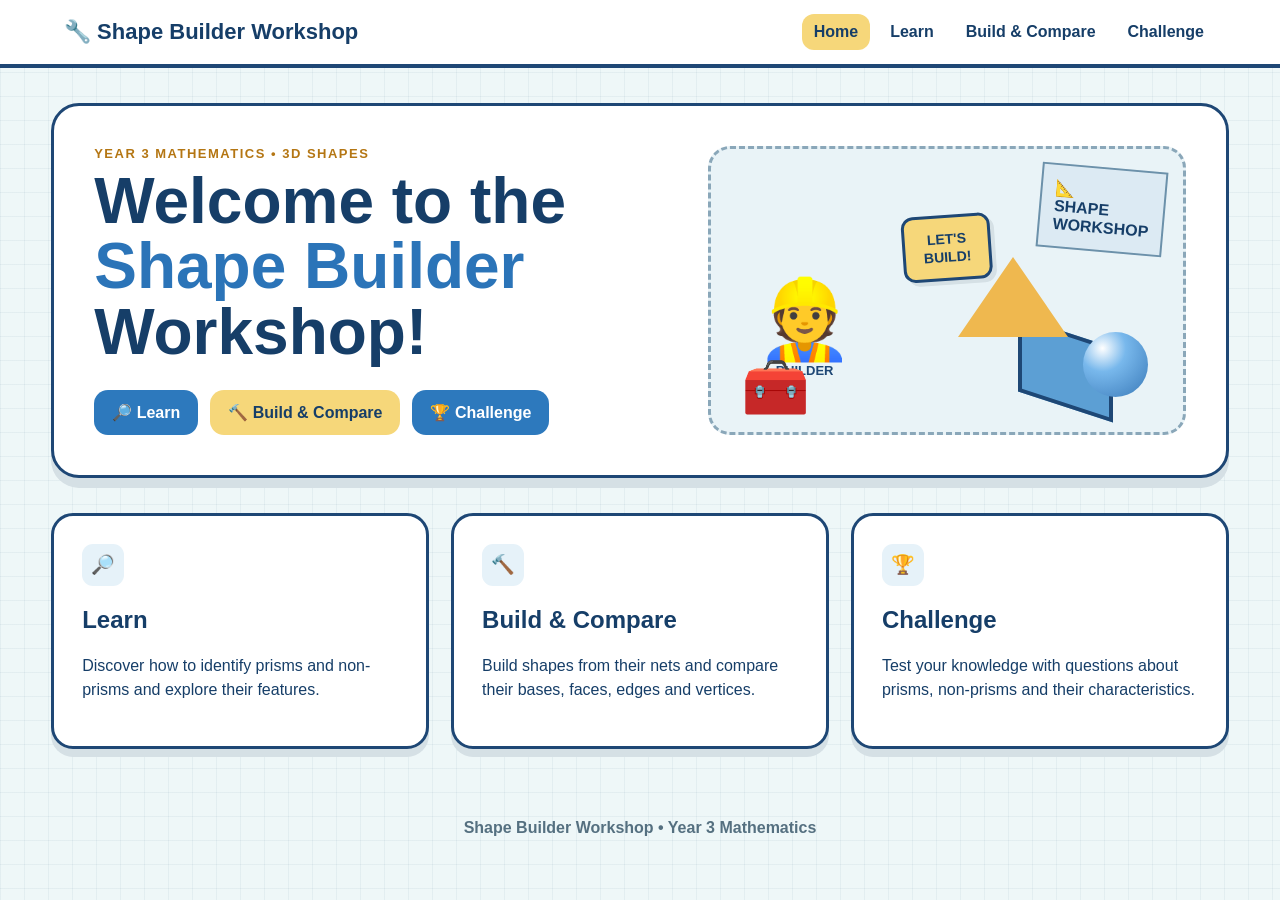
==== commit f6f5bc46: "Update index.html" ====
--- a/index.html
+++ b/index.html
@@ -3,29 +3,33 @@
 
 <head>
     <meta charset="UTF-8">
+
     <meta name="viewport" content="width=device-width, initial-scale=1.0">
 
-    <title>Prism Builder Workshop</title>
+    <title>Shape Builder Workshop</title>
 
     <link rel="stylesheet" href="css/style.css">
 </head>
 
 <body>
 
-    <!-- ================================
+    <!-- =================================
          HEADER
-         ================================ -->
+         ================================= -->
 
     <header class="site-header">
 
         <div class="brand">
-            🔧 Prism Builder Workshop
+            🔧 Shape Builder Workshop
         </div>
 
         <nav>
             <a href="index.html" class="active">Home</a>
+
             <a href="learn.html">Learn</a>
+
             <a href="build.html">Build &amp; Compare</a>
+
             <a href="challenge.html">Challenge</a>
         </nav>
 
@@ -34,21 +38,25 @@
 
     <main class="container">
 
-        <!-- ================================
-             HERO / HOME
-             ================================ -->
+
+        <!-- =================================
+             HERO SECTION
+             ================================= -->
 
         <section class="hero">
 
+            <!-- LEFT SIDE -->
+
             <div>
 
                 <div class="eyebrow">
-                    YEAR 3 MATHEMATICS • PRISMS &amp; NON-PRISMS
-                </div>
+                    YEAR 3 MATHEMATICS • 3D SHAPES
+                </div>
+
 
                 <h1>
                     Welcome to the
-                    <span>Prism Builder</span>
+                    <span>Shape Builder</span>
                     Workshop!
                 </h1>
 
@@ -59,10 +67,12 @@
                         🔎 Learn
                     </a>
 
+
                     <a href="build.html" class="btn secondary">
                         🔨 Build &amp; Compare
                     </a>
 
+
                     <a href="challenge.html" class="btn primary">
                         🏆 Challenge
                     </a>
@@ -72,77 +82,94 @@
             </div>
 
 
-            <!-- ================================
-                 CARTOON WORKSHOP AREA
-                 ================================ -->
+            <!-- =================================
+                 RIGHT SIDE — WORKSHOP SCENE
+                 ================================= -->
 
             <div class="hero-art">
 
                 <!-- Blueprint -->
+
                 <div class="blueprint">
                     📐<br>
-                    PRISM<br>
+                    SHAPE<br>
                     WORKSHOP
                 </div>
 
 
-                <!-- Original cartoon builder -->
+                <!-- Original builder character -->
+
                 <div style="
                     position:absolute;
                     left:45px;
-                    bottom:28px;
+                    bottom:55px;
                     text-align:center;
-                    font-size:72px;
+                    font-size:78px;
                     line-height:1;
                 ">
+
                     👷
+
                     <div style="
                         font-size:13px;
                         font-weight:900;
-                        margin-top:5px;
+                        margin-top:6px;
                         color:#1e4775;
                     ">
                         BUILDER
                     </div>
+
                 </div>
 
 
                 <!-- Toolbox -->
-                <div class="toolbox-art">
+
+                <div style="
+                    position:absolute;
+                    left:30px;
+                    bottom:12px;
+                    font-size:55px;
+                ">
                     🧰
                 </div>
 
 
-                <!-- Shapes -->
-                <div class="shape-stack">
-
-                    <div class="cube-art"></div>
-
-                    <div class="tri-art"></div>
-
-                    <div class="sphere-art"></div>
-
-                </div>
-
-
-                <!-- Small workshop sign -->
+                <!-- Workshop sign -->
+
                 <div style="
                     position:absolute;
                     left:50%;
-                    top:38%;
-                    transform:translate(-50%,-50%) rotate(-4deg);
+                    top:35%;
+                    transform:translate(-50%, -50%) rotate(-4deg);
                     background:#f6d77a;
                     border:3px solid #1e4775;
-                    border-radius:10px;
-                    padding:10px 15px;
+                    border-radius:12px;
+                    padding:12px 18px;
                     font-weight:900;
                     font-size:14px;
                     text-align:center;
+                    line-height:1.3;
                     box-shadow:4px 4px 0 #d5e0e5;
                 ">
-                    PRISM<br>
-                    <span style="color:#2d79bd;">OR</span><br>
-                    NON-PRISM?
+
+                    LET'S
+                    <br>
+
+                    BUILD!
+
+                </div>
+
+
+                <!-- Simple shapes -->
+
+                <div class="shape-stack">
+
+                    <div class="cube-art"></div>
+
+                    <div class="tri-art"></div>
+
+                    <div class="sphere-art"></div>
+
                 </div>
 
             </div>
@@ -150,11 +177,15 @@
         </section>
 
 
-        <!-- ================================
-             QUICK START
-             ================================ -->
+
+        <!-- =================================
+             THREE MAIN ACTIVITIES
+             ================================= -->
 
         <section class="feature-grid">
+
+
+            <!-- LEARN -->
 
             <div class="feature-card">
 
@@ -162,16 +193,20 @@
                     🔎
                 </div>
 
-                <h2>Learn</h2>
+                <h2>
+                    Learn
+                </h2>
 
                 <p>
-                    Discover how to tell a prism from a
-                    non-prism and explore the features of
-                    different shapes.
+                    Discover how to identify prisms
+                    and non-prisms and explore
+                    their features.
                 </p>
 
             </div>
 
+
+            <!-- BUILD -->
 
             <div class="feature-card">
 
@@ -179,15 +214,20 @@
                     🔨
                 </div>
 
-                <h2>Build &amp; Compare</h2>
+                <h2>
+                    Build &amp; Compare
+                </h2>
 
                 <p>
-                    Build shapes from their nets and compare
-                    their bases, faces, edges and vertices.
+                    Build shapes from their nets
+                    and compare their bases,
+                    faces, edges and vertices.
                 </p>
 
             </div>
 
+
+            <!-- CHALLENGE -->
 
             <div class="feature-card">
 
@@ -195,11 +235,14 @@
                     🏆
                 </div>
 
-                <h2>Challenge</h2>
+                <h2>
+                    Challenge
+                </h2>
 
                 <p>
-                    Test what you have learned with questions
-                    about prisms, non-prisms and their
+                    Test your knowledge with
+                    questions about prisms,
+                    non-prisms and their
                     characteristics.
                 </p>
 
@@ -208,149 +251,19 @@
         </section>
 
 
-        <!-- ================================
-             SEVEN SHAPES
-             ================================ -->
-
-        <section class="toolbox-section">
-
-            <div class="section-heading">
-
-                <div class="eyebrow">
-                    YOUR SHAPE WORKSHOP
-                </div>
-
-                <h2>
-                    Meet the 7 Shapes
-                </h2>
-
-                <p>
-                    You will explore these shapes throughout
-                    the workshop.
-                </p>
-
-            </div>
-
-
-            <div class="shape-gallery">
-
-                <div class="shape-card">
-
-                    <div class="gallery-model">
-                        <span style="font-size:90px;">🧊</span>
-                    </div>
-
-                    <h3>Square Prism</h3>
-
-                    <span class="prism-label">
-                        PRISM
-                    </span>
-
-                </div>
-
-
-                <div class="shape-card">
-
-                    <div class="gallery-model">
-                        <span style="font-size:90px;">📦</span>
-                    </div>
-
-                    <h3>Rectangular Prism</h3>
-
-                    <span class="prism-label">
-                        PRISM
-                    </span>
-
-                </div>
-
-
-                <div class="shape-card">
-
-                    <div class="gallery-model">
-                        <span style="font-size:90px;">🔺</span>
-                    </div>
-
-                    <h3>Triangular Prism</h3>
-
-                    <span class="prism-label">
-                        PRISM
-                    </span>
-
-                </div>
-
-
-                <div class="shape-card">
-
-                    <div class="gallery-model">
-                        <span style="font-size:90px;">⚽</span>
-                    </div>
-
-                    <h3>Sphere</h3>
-
-                    <span class="nonprism-label">
-                        NON-PRISM
-                    </span>
-
-                </div>
-
-
-                <div class="shape-card">
-
-                    <div class="gallery-model">
-                        <span style="font-size:90px;">🔺</span>
-                    </div>
-
-                    <h3>Cone</h3>
-
-                    <span class="nonprism-label">
-                        NON-PRISM
-                    </span>
-
-                </div>
-
-
-                <div class="shape-card">
-
-                    <div class="gallery-model">
-                        <span style="font-size:90px;">🥫</span>
-                    </div>
-
-                    <h3>Cylinder</h3>
-
-                    <span class="nonprism-label">
-                        NON-PRISM
-                    </span>
-
-                </div>
-
-
-                <div class="shape-card">
-
-                    <div class="gallery-model">
-                        <span style="font-size:90px;">🔻</span>
-                    </div>
-
-                    <h3>Pyramid</h3>
-
-                    <span class="nonprism-label">
-                        NON-PRISM
-                    </span>
-
-                </div>
-
-            </div>
-
-        </section>
-
     </main>
 
 
-    <!-- ================================
+    <!-- =================================
          FOOTER
-         ================================ -->
+         ================================= -->
 
     <footer>
-        Prism Builder Workshop • Year 3 Mathematics
+
+        Shape Builder Workshop
+        •
+        Year 3 Mathematics
+
     </footer>
 
 
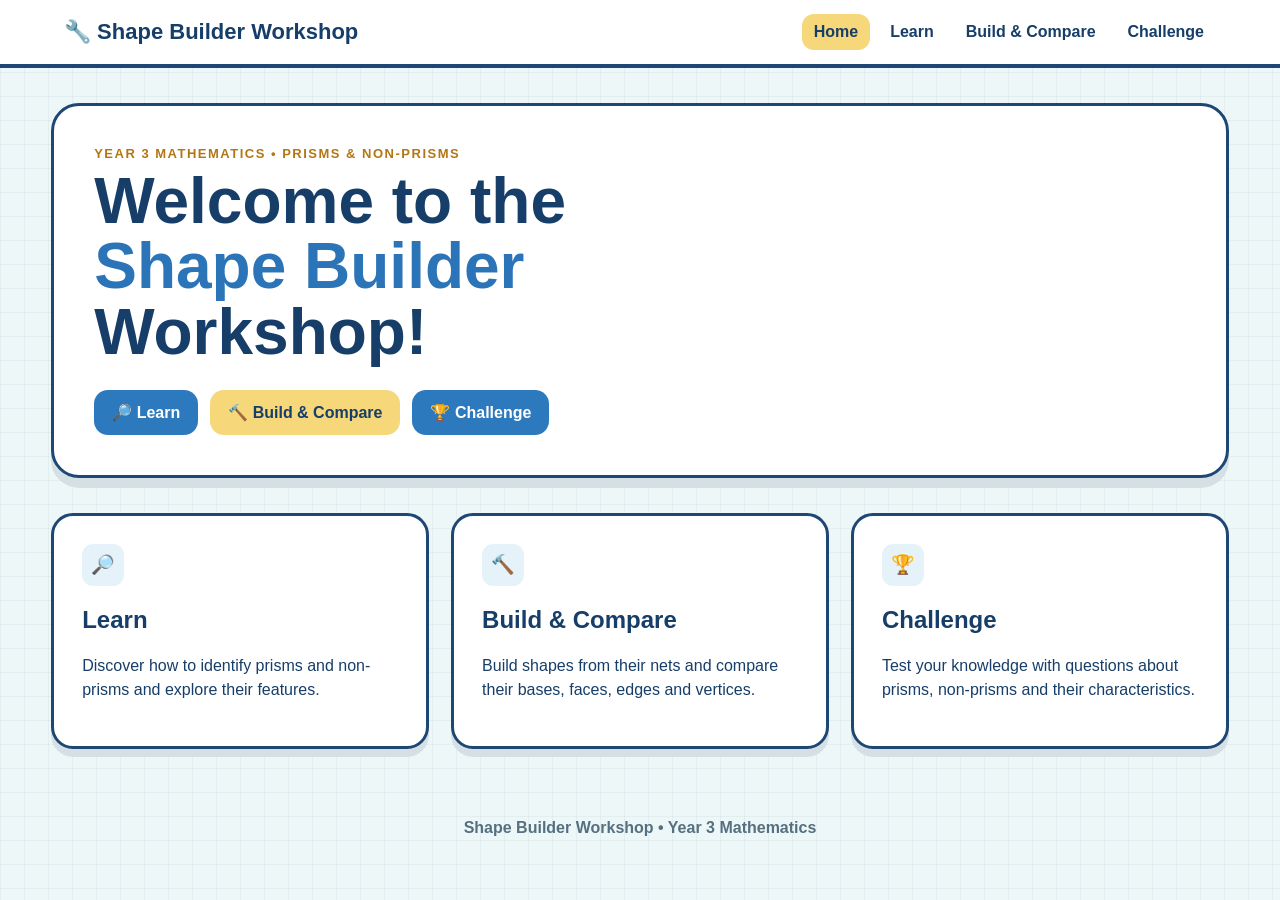
==== commit f0fcbe24: "Update index.html" ====
--- a/index.html
+++ b/index.html
@@ -45,12 +45,10 @@
 
         <section class="hero">
 
-            <!-- LEFT SIDE -->
-
             <div>
 
                 <div class="eyebrow">
-                    YEAR 3 MATHEMATICS • 3D SHAPES
+                    YEAR 3 MATHEMATICS • PRISMS &amp; NON-PRISMS
                 </div>
 
 
@@ -76,99 +74,6 @@
                     <a href="challenge.html" class="btn primary">
                         🏆 Challenge
                     </a>
-
-                </div>
-
-            </div>
-
-
-            <!-- =================================
-                 RIGHT SIDE — WORKSHOP SCENE
-                 ================================= -->
-
-            <div class="hero-art">
-
-                <!-- Blueprint -->
-
-                <div class="blueprint">
-                    📐<br>
-                    SHAPE<br>
-                    WORKSHOP
-                </div>
-
-
-                <!-- Original builder character -->
-
-                <div style="
-                    position:absolute;
-                    left:45px;
-                    bottom:55px;
-                    text-align:center;
-                    font-size:78px;
-                    line-height:1;
-                ">
-
-                    👷
-
-                    <div style="
-                        font-size:13px;
-                        font-weight:900;
-                        margin-top:6px;
-                        color:#1e4775;
-                    ">
-                        BUILDER
-                    </div>
-
-                </div>
-
-
-                <!-- Toolbox -->
-
-                <div style="
-                    position:absolute;
-                    left:30px;
-                    bottom:12px;
-                    font-size:55px;
-                ">
-                    🧰
-                </div>
-
-
-                <!-- Workshop sign -->
-
-                <div style="
-                    position:absolute;
-                    left:50%;
-                    top:35%;
-                    transform:translate(-50%, -50%) rotate(-4deg);
-                    background:#f6d77a;
-                    border:3px solid #1e4775;
-                    border-radius:12px;
-                    padding:12px 18px;
-                    font-weight:900;
-                    font-size:14px;
-                    text-align:center;
-                    line-height:1.3;
-                    box-shadow:4px 4px 0 #d5e0e5;
-                ">
-
-                    LET'S
-                    <br>
-
-                    BUILD!
-
-                </div>
-
-
-                <!-- Simple shapes -->
-
-                <div class="shape-stack">
-
-                    <div class="cube-art"></div>
-
-                    <div class="tri-art"></div>
-
-                    <div class="sphere-art"></div>
 
                 </div>
 
@@ -206,7 +111,7 @@
             </div>
 
 
-            <!-- BUILD -->
+            <!-- BUILD & COMPARE -->
 
             <div class="feature-card">
 
